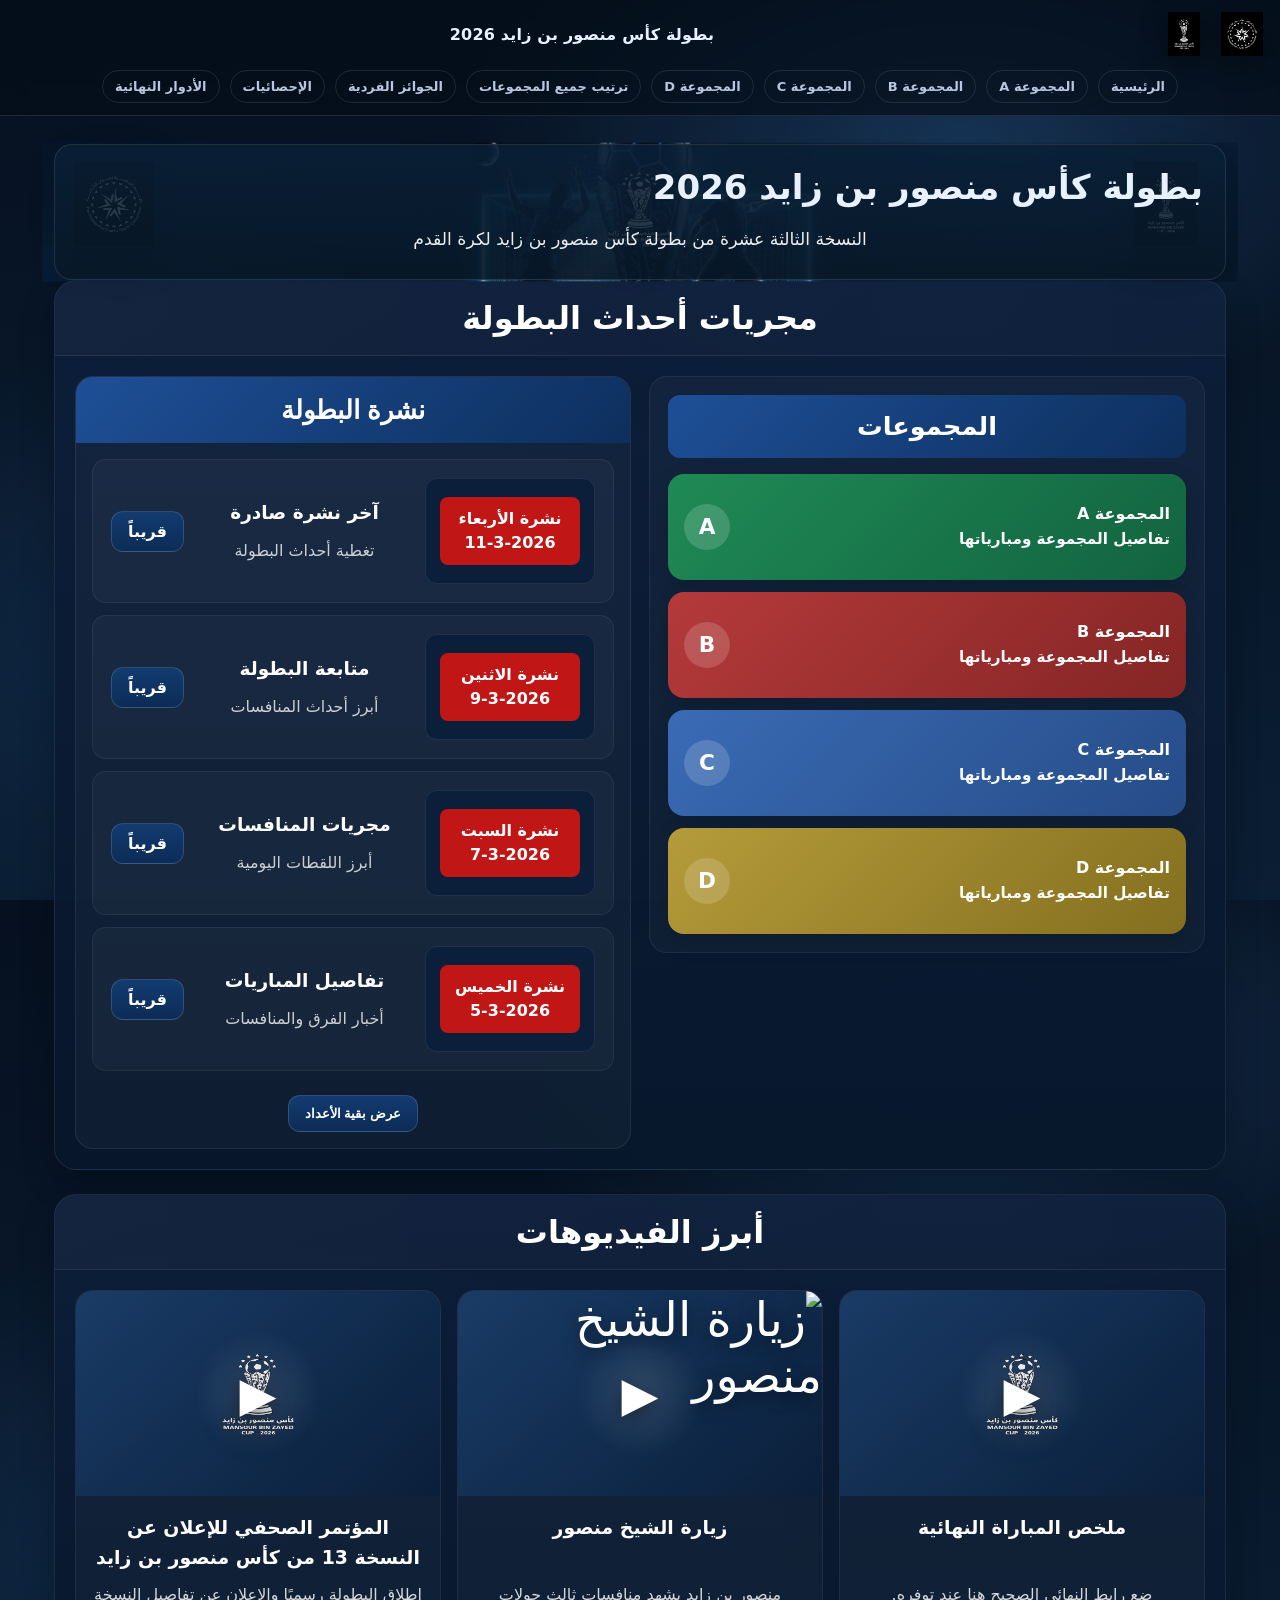
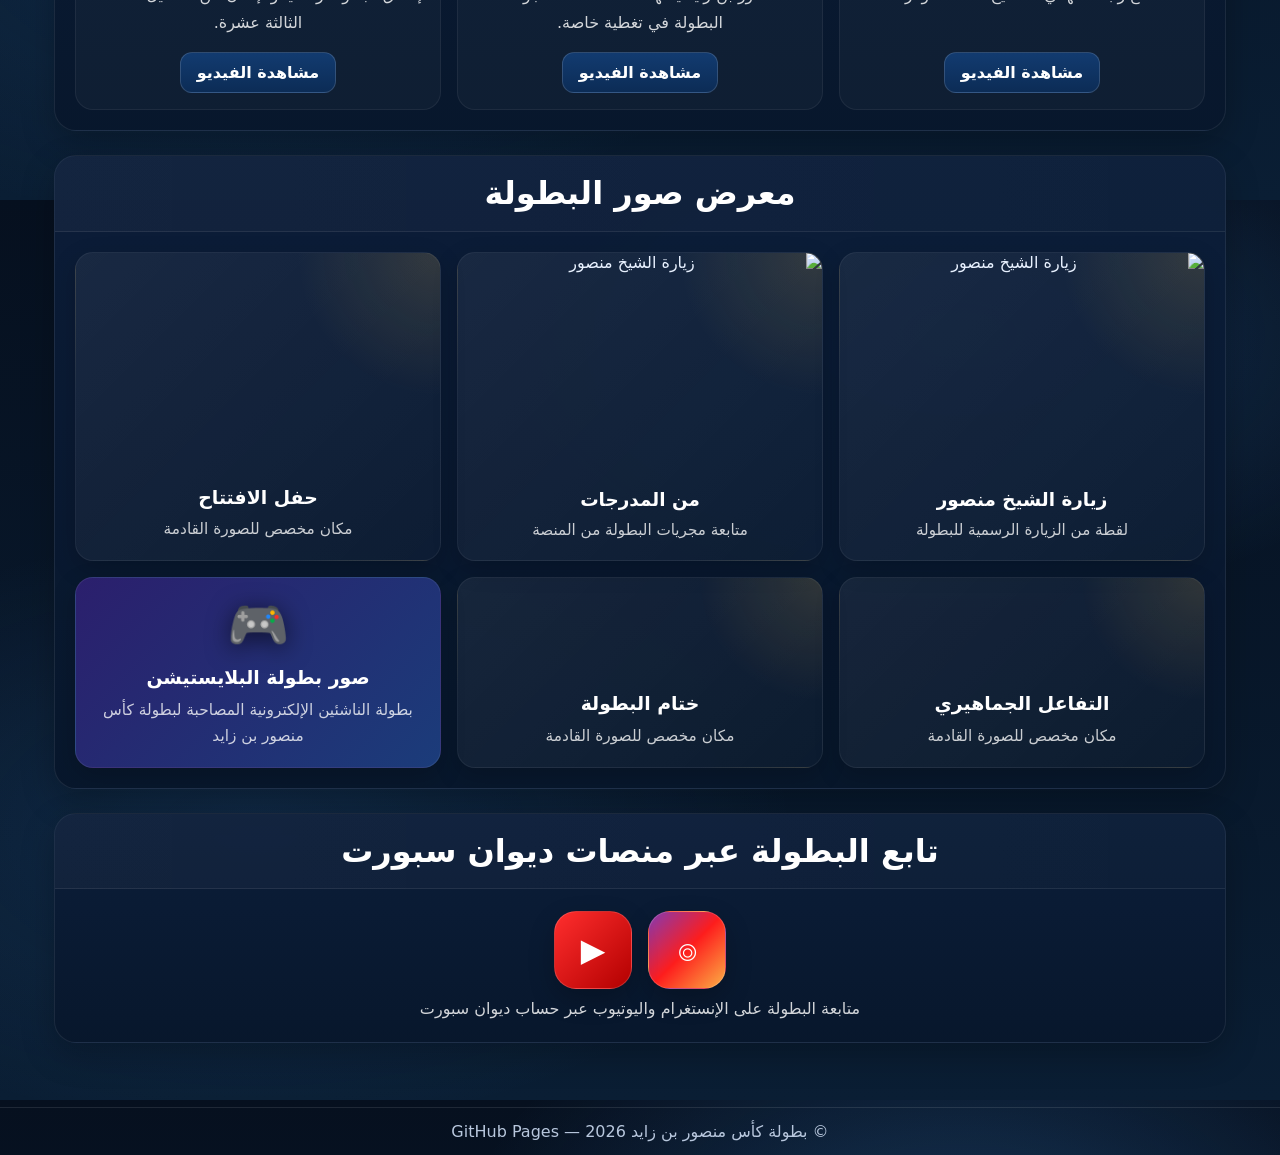
==== index.html @ ac825911 "Update index.html" ====
<!doctype html>
<html lang="ar" dir="rtl">
<head>
  <meta charset="utf-8" />
  <meta name="viewport" content="width=device-width,initial-scale=1" />
  <title>بطولة كأس منصور بن زايد 2026</title>
  <link rel="icon" type="image/png" href="assets/img/logo-tournament.png">
  <link rel="stylesheet" href="assets/css/style.css" />
  <link rel="manifest" href="manifest.webmanifest">
  <meta name="theme-color" content="#0b1f3a">
  <meta name="apple-mobile-web-app-capable" content="yes">
  <meta name="apple-mobile-web-app-status-bar-style" content="default">
  <meta name="apple-mobile-web-app-title" content="كأس منصور">
  <link rel="apple-touch-icon" href="assets/icons/apple-touch-icon.png">

  <style>
    .home-wrap{
      max-width:1200px;
      margin:0 auto;
      padding:18px 14px 40px;
    }

    .section-card{
      background:linear-gradient(180deg, rgba(12,30,58,.96), rgba(8,23,44,.96));
      border:1px solid rgba(255,255,255,.08);
      border-radius:22px;
      box-shadow:0 12px 34px rgba(0,0,0,.24);
      overflow:hidden;
      margin-bottom:24px;
    }

    .section-head{
      display:flex;
      align-items:center;
      justify-content:center;
      padding:18px 22px;
      border-bottom:1px solid rgba(255,255,255,.08);
      background:linear-gradient(90deg, rgba(255,255,255,.03), rgba(255,255,255,.01));
    }

    .section-head h2{
      margin:0;
      font-size:2rem;
      color:#fff;
      text-align:center;
      line-height:1.2;
    }

    .hero-note{
      color:rgba(255,255,255,.92);
      font-size:1.08rem;
      line-height:1.95;
      max-width:850px;
      margin:16px auto 0;
      text-align:center;
    }

    .top-grid{
      display:grid;
      grid-template-columns:1fr 1fr;
      gap:18px;
      padding:20px;
      align-items:start;
    }

    .news-accordion{
      border-radius:18px;
      overflow:hidden;
      border:1px solid rgba(255,255,255,.08);
      background:rgba(255,255,255,.03);
    }

    .news-accordion-header{
      width:100%;
      border:none;
      cursor:default;
      color:#fff;
      background:linear-gradient(135deg,#1e4f97,#0d2f5d);
      padding:18px 20px;
      display:flex;
      align-items:center;
      justify-content:center;
      font-size:1.6rem;
      font-weight:800;
      text-align:center;
    }

    .news-accordion-body{
      display:block;
      padding:16px;
    }

    .news-list{
      display:grid;
      gap:12px;
    }

    .news-row{
      display:grid;
      grid-template-columns:170px 1fr auto;
      gap:12px;
      align-items:center;
      min-height:106px;
      padding:18px;
      border-radius:14px;
      background:rgba(255,255,255,.03);
      border:1px solid rgba(255,255,255,.06);
    }

    .news-cover{
      min-height:106px;
      border-radius:12px;
      background:#0b1f3a;
      border:1px solid rgba(255,255,255,.08);
      display:flex;
      align-items:center;
      justify-content:center;
      padding:14px;
    }

    .news-date-badge{
      background:#c01616;
      color:#fff;
      text-align:center;
      font-weight:800;
      padding:10px 12px;
      border-radius:8px;
      font-size:1rem;
      line-height:1.5;
      width:100%;
    }

    .news-info h3{
      margin:0 0 6px;
      color:#fff;
      font-size:1.16rem;
      line-height:1.8;
      text-align:center;
    }

    .news-info p{
      margin:0;
      color:rgba(255,255,255,.78);
      line-height:1.9;
      font-size:1rem;
      text-align:center;
      min-height:1.2em;
    }

    .btn-home{
      display:inline-flex;
      align-items:center;
      justify-content:center;
      text-decoration:none;
      color:#fff;
      background:linear-gradient(180deg, #123b70, #0c2c56);
      border:1px solid rgba(255,255,255,.15);
      border-radius:12px;
      padding:10px 16px;
      font-weight:700;
      transition:.2s ease;
      white-space:nowrap;
      cursor:pointer;
    }

    .btn-home:hover{
      transform:translateY(-1px);
      filter:brightness(1.08);
    }

    .groups-box{
      padding:18px;
      border-radius:18px;
      background:rgba(255,255,255,.03);
      border:1px solid rgba(255,255,255,.06);
    }

    .groups-box h3{
      margin:0 0 16px;
      padding:16px;
      background:linear-gradient(135deg,#1e4f97,#0d2f5d);
      color:#fff;
      font-size:1.6rem;
      text-align:center;
      border-radius:12px;
      line-height:1.2;
    }

    .group-stack{
      display:grid;
      gap:12px;
    }

    .group-card{
      display:flex;
      align-items:center;
      justify-content:space-between;
      gap:14px;
      min-height:106px;
      border-radius:16px;
      padding:14px 16px;
      color:#fff;
      text-decoration:none;
      font-weight:800;
      box-shadow:0 8px 22px rgba(0,0,0,.16);
      transition:transform .2s ease, filter .2s ease;
    }

    .group-card:hover{
      transform:translateY(-2px);
      filter:brightness(1.04);
    }

    .group-card small{
      display:block;
      font-weight:700;
      font-size:.95rem;
      opacity:.98;
      margin-top:4px;
    }

    .group-card .text-wrap{
      text-align:right;
      line-height:1.4;
    }

    .group-letter{
      width:46px;
      height:46px;
      border-radius:50%;
      display:flex;
      align-items:center;
      justify-content:center;
      font-size:1.35rem;
      font-weight:900;
      background:rgba(255,255,255,.16);
      flex:0 0 46px;
    }

    .ga{ background:linear-gradient(135deg,#1f8a55,#126340); }
    .gb{ background:linear-gradient(135deg,#b53a3a,#842525); }
    .gc{ background:linear-gradient(135deg,#3a6bb5,#264c87); }
    .gd{ background:linear-gradient(135deg,#b59b3a,#836f1f); }

    .videos-grid{
      display:grid;
      grid-template-columns:repeat(3,minmax(0,1fr));
      gap:16px;
      padding:20px;
    }

    .video-card{
      border-radius:18px;
      overflow:hidden;
      background:rgba(255,255,255,.03);
      border:1px solid rgba(255,255,255,.06);
    }

    .video-thumb{
      aspect-ratio:16/9;
      display:flex;
      align-items:center;
      justify-content:center;
      background:
        radial-gradient(circle at center, rgba(255,255,255,.13), transparent 30%),
        linear-gradient(135deg, rgba(39,105,180,.35), rgba(8,30,59,.72));
      color:#fff;
      font-size:3rem;
      text-shadow:0 4px 18px rgba(0,0,0,.45);
      position:relative;
      overflow:hidden;
    }

    .video-thumb img{
      width:120px;
      opacity:.9;
      filter:drop-shadow(0 6px 14px rgba(0,0,0,.35));
      z-index:1;
    }

    .video-thumb::after{
      content:"▶";
      position:absolute;
      inset:0;
      display:flex;
      align-items:center;
      justify-content:center;
      color:#fff;
      font-size:3rem;
      text-shadow:0 4px 18px rgba(0,0,0,.45);
      pointer-events:none;
      z-index:2;
    }

    .video-thumb-photo img{
      width:100%;
      height:100%;
      object-fit:cover;
      opacity:1;
      filter:none;
    }

    .video-body{
      padding:16px;
      text-align:center;
    }

    .video-body h3{
      margin:0 0 8px;
      color:#fff;
      font-size:1.18rem;
      line-height:1.6;
      min-height:3.2em;
    }

    .video-body p{
      margin:0 0 14px;
      color:rgba(255,255,255,.82);
      line-height:1.8;
      min-height:3.6em;
    }

    .gallery-grid{
      display:grid;
      grid-template-columns:repeat(3,minmax(0,1fr));
      gap:16px;
      padding:20px;
    }

    .gallery-card{
      min-height:180px;
      border-radius:18px;
      background:
        linear-gradient(135deg, rgba(255,255,255,.06), rgba(255,255,255,.02)),
        radial-gradient(circle at top right, rgba(215,171,63,.16), transparent 30%);
      border:1px solid rgba(255,255,255,.06);
      display:flex;
      flex-direction:column;
      justify-content:end;
      padding:18px;
      box-shadow:0 8px 24px rgba(0,0,0,.18);
      text-align:center;
    }

    .gallery-card h3{
      margin:0 0 6px;
      color:#fff;
      font-size:1.18rem;
      line-height:1.4;
    }

    .gallery-card p{
      margin:0;
      color:rgba(255,255,255,.78);
      line-height:1.7;
      font-size:.96rem;
    }

    .gallery-photo{
      padding:0;
      overflow:hidden;
    }

    .gallery-photo img{
      width:100%;
      height:220px;
      object-fit:cover;
      display:block;
    }

    .gallery-caption{
      padding:14px 16px 16px;
      text-align:center;
    }

    .gallery-caption h3{
      margin:0 0 6px;
      color:#fff;
      font-size:1.15rem;
    }

    .gallery-caption p{
      margin:0;
      color:rgba(255,255,255,.78);
      line-height:1.7;
      font-size:.95rem;
    }

    .playstation-card{
      background:linear-gradient(135deg,#2b1f6d,#1b3c7a);
      border:1px solid rgba(255,255,255,.08);
      display:flex;
      flex-direction:column;
      align-items:center;
      justify-content:center;
      text-align:center;
    }

    .ps-icon{
      font-size:50px;
      margin-bottom:10px;
      filter:drop-shadow(0 4px 12px rgba(0,0,0,.6));
    }

    .social-wrap{
      display:flex;
      justify-content:center;
      align-items:center;
      gap:16px;
      flex-wrap:wrap;
      padding:22px 20px 10px;
    }

    .social-icon-link{
      width:78px;
      height:78px;
      border-radius:22px;
      display:inline-flex;
      align-items:center;
      justify-content:center;
      text-decoration:none;
      color:#fff;
      font-size:2rem;
      border:1px solid rgba(255,255,255,.16);
      box-shadow:0 10px 26px rgba(0,0,0,.22);
      transition:.2s ease;
    }

    .social-icon-link:hover{
      transform:translateY(-2px) scale(1.04);
      filter:brightness(1.06);
    }

    .insta{
      background:linear-gradient(135deg, #833ab4, #fd1d1d, #fcb045);
    }

    .youtube{
      background:linear-gradient(135deg, #ff2e2e, #b30000);
    }

    .social-note{
      text-align:center;
      color:rgba(255,255,255,.82);
      padding:0 20px 24px;
      font-size:1rem;
    }

    @media (max-width: 900px){
      .top-grid{
        grid-template-columns:1fr;
      }

      .top-grid > .groups-box{
        order:1;
      }

      .top-grid > .news-accordion{
        order:2;
      }

      .videos-grid,
      .gallery-grid{
        grid-template-columns:1fr;
      }

      .section-head h2,
      .groups-box h3{
        font-size:1.65rem;
      }

      .news-accordion-header{
        font-size:1.45rem;
      }

      .news-row{
        grid-template-columns:1fr;
      }

      .news-cover{
        min-height:180px;
      }

      .video-body h3,
      .video-body p{
        min-height:auto;
      }

      .hero-note{
        font-size:1rem;
      }
    }
  </style>
</head>

<body>
<header class="topbar">
  <div class="topbar-logos">
    <img class="logo" src="assets/img/logo-committee-white.png" alt="شعار اللجنة" />
  </div>
  <div class="brand">
    <div class="brand-title">بطولة كأس منصور بن زايد 2026</div>
  </div>
  <div class="topbar-logos">
    <img class="logo" src="assets/img/logo-cup-white.png" alt="شعار البطولة" />
  </div>
  <nav class="nav">
    <a class="nav-link" href="index.html">الرئيسية</a>
    <a class="nav-link" href="group.html?g=A">المجموعة A</a>
    <a class="nav-link" href="group.html?g=B">المجموعة B</a>
    <a class="nav-link" href="group.html?g=C">المجموعة C</a>
    <a class="nav-link" href="group.html?g=D">المجموعة D</a>
    <a class="nav-link" href="groups_all.html">ترتيب جميع المجموعات</a>
    <a class="nav-link" href="awards.html">الجوائز الفردية</a>
    <a class="nav-link" href="stats.html">الإحصائيات</a>
    <a class="nav-link" href="knockout.html">الأدوار النهائية</a>
  </nav>
</header>

<main class="home-wrap">
  <section class="hero" aria-label="صورة البطولة">
    <img class="hero-bg" src="assets/img/bg-hero.jpg" alt="" />
    <img class="hero-logo hero-logo-left" src="assets/img/logo-committee-white.png" alt="" />
    <img class="hero-logo hero-logo-center" src="assets/img/logo-tournament.png" alt="شعار البطولة" />
    <img class="hero-logo hero-logo-right" src="assets/img/logo-cup-white.png" alt="" />
    <div class="hero-card">
      <h1>بطولة كأس منصور بن زايد 2026</h1>
      <p class="hero-note">
        النسخة الثالثة عشرة من بطولة كأس منصور بن زايد لكرة القدم
      </p>
    </div>
  </section>

  <section class="section-card">
    <div class="section-head">
      <h2>مجريات أحداث البطولة</h2>
    </div>

    <div class="top-grid">
      <div class="groups-box">
        <h3>المجموعات</h3>
        <div class="group-stack">
          <a class="group-card ga" href="group.html?g=A">
            <div class="text-wrap">
              المجموعة A
              <small>تفاصيل المجموعة ومبارياتها</small>
            </div>
            <div class="group-letter">A</div>
          </a>

          <a class="group-card gb" href="group.html?g=B">
            <div class="text-wrap">
              المجموعة B
              <small>تفاصيل المجموعة ومبارياتها</small>
            </div>
            <div class="group-letter">B</div>
          </a>

          <a class="group-card gc" href="group.html?g=C">
            <div class="text-wrap">
              المجموعة C
              <small>تفاصيل المجموعة ومبارياتها</small>
            </div>
            <div class="group-letter">C</div>
          </a>

          <a class="group-card gd" href="group.html?g=D">
            <div class="text-wrap">
              المجموعة D
              <small>تفاصيل المجموعة ومبارياتها</small>
            </div>
            <div class="group-letter">D</div>
          </a>
        </div>
      </div>

      <div class="news-accordion">
        <button class="news-accordion-header" type="button">
          نشرة البطولة
        </button>

        <div class="news-accordion-body" id="newsBody">
          <div class="news-list">

            <div class="news-row">
              <div class="news-cover">
                <div class="news-date-badge">نشرة الأربعاء 2026-3-11</div>
              </div>
              <div class="news-info">
                <h3>آخر نشرة صادرة</h3>
                <p>تغطية أحداث البطولة</p>
              </div>
              <div class="btn-home">قريباً</div>
            </div>

            <div class="news-row">
              <div class="news-cover">
                <div class="news-date-badge">نشرة الاثنين 2026-3-9</div>
              </div>
              <div class="news-info">
                <h3>متابعة البطولة</h3>
                <p>أبرز أحداث المنافسات</p>
              </div>
              <div class="btn-home">قريباً</div>
            </div>

            <div class="news-row">
              <div class="news-cover">
                <div class="news-date-badge">نشرة السبت 2026-3-7</div>
              </div>
              <div class="news-info">
                <h3>مجريات المنافسات</h3>
                <p>أبرز اللقطات اليومية</p>
              </div>
              <div class="btn-home">قريباً</div>
            </div>

            <div class="news-row">
              <div class="news-cover">
                <div class="news-date-badge">نشرة الخميس 2026-3-5</div>
              </div>
              <div class="news-info">
                <h3>تفاصيل المباريات</h3>
                <p>أخبار الفرق والمنافسات</p>
              </div>
              <div class="btn-home">قريباً</div>
            </div>

            <div id="moreIssues" style="display:none;">

              <div class="news-row">
                <div class="news-cover">
                    <div class="news-date-badge">نشرة الأربعاء 2026-3-4</div>
                </div>
                <div class="news-info">
                  <h3>عدد الأربعاء 4 مارس</h3>
                  <p>أرشيف النشرات</p>
                </div>
                <div class="btn-home">قريباً</div>
              </div>

              <div class="news-row">
                <div class="news-cover">
                    <div class="news-date-badge">نشرة الثلاثاء 2026-3-3</div>
                </div>
                <div class="news-info">
                  <h3>عدد الثلاثاء 3 مارس</h3>
                  <p>أرشيف النشرات</p>
                </div>
                <div class="btn-home">قريباً</div>
              </div>

              <div class="news-row">
                <div class="news-cover">
                    <div class="news-date-badge">نشرة الاثنين 2026-3-2</div>
                </div>
                <div class="news-info">
                  <h3>عدد الاثنين 2 مارس</h3>
                  <p>أرشيف النشرات</p>
                </div>
                <div class="btn-home">قريباً</div>
              </div>

              <div class="news-row">
                <div class="news-cover">
                    <div class="news-date-badge">نشرة السبت 2026-2-28</div>
                </div>
                <div class="news-info">
                  <h3>عدد السبت 28 فبراير</h3>
                  <p>أرشيف النشرات</p>
                </div>
                <div class="btn-home">قريباً</div>
              </div>

              <div class="news-row">
                <div class="news-cover">
                    <div class="news-date-badge">نشرة الجمعة 2026-2-27</div>
                </div>
                <div class="news-info">
                  <h3>عدد الجمعة 27 فبراير</h3>
                  <p>أرشيف النشرات</p>
                </div>
                <div class="btn-home">قريباً</div>
              </div>

              <div class="news-row">
                <div class="news-cover">
                    <div class="news-date-badge">نشرة الخميس 2026-2-26</div>
                </div>
                <div class="news-info">
                  <h3>عدد الخميس 26 فبراير</h3>
                  <p>أرشيف النشرات</p>
                </div>
                <div class="btn-home">قريباً</div>
              </div>

              <div class="news-row">
                <div class="news-cover">
                    <div class="news-date-badge">نشرة الأربعاء 2026-2-25</div>
                </div>
                <div class="news-info">
                  <h3>عدد الأربعاء 25 فبراير</h3>
                  <p>أرشيف النشرات</p>
                </div>
                <div class="btn-home">قريباً</div>
              </div>

              <div class="news-row">
                <div class="news-cover">
                    <div class="news-date-badge">نشرة الثلاثاء 2026-2-24</div>
                </div>
                <div class="news-info">
                  <h3>عدد الثلاثاء 24 فبراير</h3>
                  <p>أرشيف النشرات</p>
                </div>
                <div class="btn-home">قريباً</div>
              </div>

              <div class="news-row">
                <div class="news-cover">
                    <div class="news-date-badge">نشرة السبت 2026-2-21</div>
                </div>
                <div class="news-info">
                  <h3>عدد السبت 21 فبراير</h3>
                  <p>أرشيف النشرات</p>
                </div>
                <div class="btn-home">قريباً</div>
              </div>

              <div class="news-row">
                <div class="news-cover">
                    <div class="news-date-badge">نشرة الجمعة 2026-2-20</div>
                </div>
                <div class="news-info">
                  <h3>عدد الجمعة 20 فبراير</h3>
                  <p>أرشيف النشرات</p>
                </div>
                <div class="btn-home">قريباً</div>
              </div>

            </div>

            <div style="text-align:center; margin-top:12px;">
              <button class="btn-home" type="button" onclick="toggleMoreIssues()">
                عرض بقية الأعداد
              </button>
            </div>

          </div>
        </div>
      </div>
    </div>
  </section>

  <section class="section-card">
    <div class="section-head">
      <h2>أبرز الفيديوهات</h2>
    </div>

    <div class="videos-grid">
      <article class="video-card">
        <div class="video-thumb">
          <img src="assets/img/logo-tournament.png" alt="شعار البطولة">
        </div>
        <div class="video-body">
          <h3>ملخص المباراة النهائية</h3>
          <p>ضع رابط النهائي الصحيح هنا عند توفره.</p>
          <a class="btn-home" href="#" onclick="return false;">مشاهدة الفيديو</a>
        </div>
      </article>

      <article class="video-card">
        <div class="video-thumb video-thumb-photo">
          <img src="assets/img/sheikh-visit-1.jpg" alt="زيارة الشيخ منصور">
        </div>
        <div class="video-body">
          <h3>زيارة الشيخ منصور</h3>
          <p>منصور بن زايد يشهد منافسات ثالث جولات البطولة في تغطية خاصة.</p>
          <a class="btn-home" href="https://youtu.be/1fD9tHCz48s?si=k6msmYE9QtIzf41o" target="_blank" rel="noopener">مشاهدة الفيديو</a>
        </div>
      </article>

      <article class="video-card">
        <div class="video-thumb">
          <img src="assets/img/logo-tournament.png" alt="شعار البطولة">
        </div>
        <div class="video-body">
          <h3>المؤتمر الصحفي للإعلان عن النسخة 13 من كأس منصور بن زايد</h3>
          <p>إطلاق البطولة رسميًا والإعلان عن تفاصيل النسخة الثالثة عشرة.</p>
          <a class="btn-home" href="https://youtu.be/AZ3hvX2xNes?si=El0N1BoIzGRKLskm" target="_blank" rel="noopener">مشاهدة الفيديو</a>
        </div>
      </article>
    </div>
  </section>

  <section class="section-card">
    <div class="section-head">
      <h2>معرض صور البطولة</h2>
    </div>

    <div class="gallery-grid">
      <div class="gallery-card gallery-photo">
        <img src="assets/img/sheikh-visit-1.jpg" alt="زيارة الشيخ منصور">
        <div class="gallery-caption">
          <h3>زيارة الشيخ منصور</h3>
          <p>لقطة من الزيارة الرسمية للبطولة</p>
        </div>
      </div>

      <div class="gallery-card gallery-photo">
        <img src="assets/img/sheikh-visit-2.jpg" alt="زيارة الشيخ منصور">
        <div class="gallery-caption">
          <h3>من المدرجات</h3>
          <p>متابعة مجريات البطولة من المنصة</p>
        </div>
      </div>

      <div class="gallery-card">
        <h3>حفل الافتتاح</h3>
        <p>مكان مخصص للصورة القادمة</p>
      </div>

      <div class="gallery-card">
        <h3>التفاعل الجماهيري</h3>
        <p>مكان مخصص للصورة القادمة</p>
      </div>

      <div class="gallery-card">
        <h3>ختام البطولة</h3>
        <p>مكان مخصص للصورة القادمة</p>
      </div>

      <div class="gallery-card playstation-card">
        <div class="ps-icon">🎮</div>
        <h3>صور بطولة البلايستيشن</h3>
        <p>بطولة الناشئين الإلكترونية المصاحبة لبطولة كأس منصور بن زايد</p>
      </div>
    </div>
  </section>

  <section class="section-card">
    <div class="section-head">
      <h2>تابع البطولة عبر منصات ديوان سبورت</h2>
    </div>

    <div class="social-wrap">
      <a class="social-icon-link insta" href="https://www.instagram.com/diwan_sports_uae?igsh=MXVsN3ZvYmQycTY4aQ==" target="_blank" rel="noopener" aria-label="Instagram">⌾</a>
      <a class="social-icon-link youtube" href="https://youtube.com/@diwansports?si=8bpMInOo8_YiW5Le" target="_blank" rel="noopener" aria-label="YouTube">▶</a>
    </div>

    <div class="social-note">
      متابعة البطولة على الإنستغرام واليوتيوب عبر حساب ديوان سبورت
    </div>
  </section>
</main>

<footer class="footer">
  © بطولة كأس منصور بن زايد 2026 — GitHub Pages
</footer>

<script>
  function toggleMoreIssues(){
    const box = document.getElementById("moreIssues");
    if(!box) return;
    box.style.display = (box.style.display === "none" || box.style.display === "") ? "block" : "none";
  }

  if ("serviceWorker" in navigator) {
    window.addEventListener("load", function () {
      navigator.serviceWorker.register("service-worker.js")
        .then(function () { console.log("PWA ready"); })
        .catch(function (err) { console.error("SW registration failed:", err); });
    });
  }
</script>
</body>
</html>
---- assets/css/style.css ----
/* Minimal, robust, RTL-friendly styling */
:root{
  --bg1:#06101f;
  --bg2:#0a1e34;
  --card:#0b223a;
  --card2:#0a1b2f;
  --line:rgba(255,255,255,.10);
  --text:#e8f1ff;
  --muted:#b8c7dd;
  --accent:#4aa3ff;
}
*{box-sizing:border-box}
html,body{height:100%}
body{
  margin:0;
  font-family: system-ui, -apple-system, "Segoe UI", Tahoma, Arial, sans-serif;
  background: radial-gradient(900px 500px at 75% 15%, rgba(74,163,255,.22), transparent 55%),
              radial-gradient(900px 500px at 20% 70%, rgba(74,163,255,.12), transparent 60%),
              linear-gradient(180deg,var(--bg1),var(--bg2));
  color:var(--text);
}
a{color:inherit;text-decoration:none}
code{background:rgba(255,255,255,.08); padding:.12rem .35rem; border-radius:.35rem}
.container{width:min(1100px, 92vw); margin:22px auto 34px}
.topbar{
  position:sticky; top:0; z-index:10;
  backdrop-filter: blur(10px);
  background: rgba(5,14,26,.72);
  border-bottom:1px solid var(--line);
  padding:12px 16px;
  display:flex; align-items:center; justify-content:space-between; gap:14px;
}

.topbar-logos{
  display:flex;
  align-items:center;
  gap:10px;
  flex:0 0 auto;
}

.logo{
  width:44px;
  height:44px;
  object-fit:contain;
  filter: drop-shadow(0 6px 16px rgba(0,0,0,.45));
  opacity:.95;
}

.hero{ position:relative; }
.hero-bg{
  position:absolute;
  inset:0;
  width:100%;
  height:100%;
  object-fit:cover;
  opacity:.55;
  transform: scale(1.02);
}
.hero-logo{
  position:absolute;
  top:18px;
  width:84px;
  height:84px;
  object-fit:contain;
  filter: drop-shadow(0 8px 22px rgba(0,0,0,.55));
  opacity:.98;
  z-index:2;
}
.hero-logo-left{ left:18px; }
.hero-logo-right{ right:18px; }

.hero-card{ position:relative; z-index:3; }

@media (max-width: 720px){
  .logo{ width:34px; height:34px; }
  .hero-logo{ width:60px; height:60px; top:12px; }
  .hero-logo-left{ left:12px; }
  .hero-logo-right{ right:12px; }
}
.brand-title{font-weight:800; letter-spacing:.2px}
.brand-sub{font-size:12px; color:var(--muted); margin-top:2px}
.nav{display:flex; gap:10px; flex-wrap:wrap}
.nav-link{
  padding:8px 12px; border:1px solid var(--line); border-radius:999px;
  color:var(--muted); font-weight:700; font-size:13px;
}
.nav-link.active, .nav-link:hover{color:var(--text); border-color:rgba(74,163,255,.45); background:rgba(74,163,255,.10)}
.hero{margin-top:10px}
.hero-card{
  background: linear-gradient(180deg, rgba(10,32,55,.88), rgba(8,24,40,.88));
  border:1px solid var(--line);
  border-radius:18px;
  padding:22px;
}
.hero-card h1{margin:0 0 10px; font-size:34px}
.btn-row{display:flex; gap:10px; flex-wrap:wrap; margin-top:14px}
.btn{
  background:rgba(74,163,255,.14);
  border:1px solid rgba(74,163,255,.35);
  padding:10px 14px;
  border-radius:12px;
  font-weight:800;
}
.btn:hover{background:rgba(74,163,255,.22)}
.card{
  margin-top:16px;
  background: linear-gradient(180deg, rgba(11,34,58,.92), rgba(10,27,47,.92));
  border:1px solid var(--line);
  border-radius:18px;
  overflow:hidden;
}
.card-h{
  padding:14px 16px;
  border-bottom:1px solid var(--line);
  display:flex; align-items:center; justify-content:space-between; gap:12px;
}
.card-h h2{margin:0; font-size:18px}
.card-b{padding:14px 16px}
.badge{
  min-width:34px; text-align:center;
  padding:6px 10px;
  border-radius:999px;
  border:1px solid rgba(255,255,255,.12);
  color:var(--muted);
  font-weight:900; font-size:12px;
}
.table-wrap{overflow:auto}
.table{
  width:100%;
  border-collapse:collapse;
  min-width:780px;
}
.table th,.table td{
  border-bottom:1px solid var(--line);
  padding:10px 10px;
  text-align:right;
  white-space:nowrap;
  font-size:14px;
}
.table th{color:var(--muted); font-weight:900; font-size:13px}
.muted{color:var(--muted)}
.small{font-size:12px}
.note{
  margin-top:10px;
  padding:10px 12px;
  border-radius:12px;
  border:1px solid rgba(255,80,80,.35);
  background: rgba(255,80,80,.10);
  color:#ffd7d7;
}
.hidden{display:none}
.round{
  border:1px solid var(--line);
  border-radius:14px;
  padding:12px;
  margin-bottom:12px;
}
.round-title{font-weight:900; margin:0 0 10px}
.match-row{
  display:grid;
  grid-template-columns: 80px 110px 1fr 110px 1fr 90px;
  gap:8px;
  align-items:center;
  padding:10px;
  border-radius:12px;
  border:1px solid rgba(255,255,255,.08);
  background: rgba(255,255,255,.04);
  margin-bottom:8px;
}
.match-row .score{font-weight:900; text-align:center}
.match-row .pill{
  justify-self:start;
  padding:6px 10px;
  border-radius:999px;
  border:1px solid rgba(74,163,255,.35);
  background: rgba(74,163,255,.10);
  font-weight:900;
  font-size:12px;
}
.match-row .dim{color:var(--muted); font-size:12px}
.match-row a{color:var(--accent); font-weight:900}
.grid2{
  display:grid;
  grid-template-columns: repeat(2, minmax(0,1fr));
  gap:12px;
}
.kv{border:1px solid rgba(255,255,255,.08); background:rgba(255,255,255,.04); border-radius:14px; padding:12px}
.kv .k{color:var(--muted); font-size:12px; font-weight:900}
.kv .v{margin-top:6px; font-weight:800}
.sep{border:none; border-top:1px solid var(--line); margin:16px 0}
.scoreline{
  font-size:22px;
  font-weight:1000;
  text-align:center;
  padding:10px;
  border-radius:14px;
  border:1px solid rgba(255,255,255,.08);
  background:rgba(255,255,255,.04);
}
.goals{display:grid; grid-template-columns: repeat(2, minmax(0,1fr)); gap:12px; margin-top:12px}
.goals-col{border:1px solid rgba(255,255,255,.08); background:rgba(255,255,255,.04); border-radius:14px; padding:12px}
.goals-col h3{margin:0 0 8px; font-size:14px}
.goals-col ul{margin:0; padding:0 18px}
.footer{
  border-top:1px solid var(--line);
  color:var(--muted);
  padding:14px 16px;
  text-align:center;
}
@media (max-width: 820px){
  .hero-card h1{font-size:26px}
  .grid2{grid-template-columns:1fr}
  .match-row{grid-template-columns: 70px 92px 1fr 90px 1fr 80px}
}


/* ===== Mobile-first refinements (phone friendly) ===== */
@media (max-width: 760px){
  .container{padding:12px;}
  .topbar{padding:10px 12px; gap:10px; flex-wrap:wrap;}
  .topbar-logos{order:1; gap:8px;}
  .topbar-logos .logo{width:34px; height:auto;}
  .brand{order:2; width:calc(100% - 100px);}
  .brand-title{font-size:16px; line-height:1.25;}
  .brand-sub{font-size:12px; opacity:.9;}
  .nav{order:3; width:100%; overflow-x:auto; white-space:nowrap; -webkit-overflow-scrolling:touch; justify-content:flex-start; padding:6px 0; gap:6px;}
  .nav::-webkit-scrollbar{height:6px;}
  .nav-link{display:inline-block; padding:8px 10px; font-size:13px; border-radius:999px;}
  .hero{padding:14px;}
  .hero h1{font-size:28px;}
  .hero p{font-size:14px; line-height:1.7;}
  .kpis{grid-template-columns:repeat(2,1fr); gap:10px;}
  .kpi{padding:10px;}
  .kpi b{font-size:22px;}
  .card{border-radius:16px;}
  .card-h{padding:10px 12px;}
  .card-b{padding:10px 12px;}
  .table-wrap{overflow-x:auto; -webkit-overflow-scrolling:touch;}
  table{min-width:720px;}
  th,td{font-size:13px; padding:10px 10px;}
  .btn-row{flex-direction:column; gap:10px;}
  .btn{width:100%; justify-content:center;}
  .footer{padding:14px 12px; font-size:12px;}
}

/* Extra small phones */
@media (max-width: 420px){
  .brand{width:100%;}
  .brand-title{font-size:15px;}
  .hero h1{font-size:24px;}
  table{min-width:680px;}
}


/* ===== Mobile fixes (group details, header, logos) ===== */
@media (max-width: 720px){
  header.topbar{
    flex-wrap: wrap;
    gap: 10px;
    padding: 10px 12px;
  }
  header.topbar .topbar-logos{
    flex: 0 0 auto;
  }
  header.topbar img.logo{
    height: 34px;
    width: auto;
    opacity: 1;
    filter: none;
  }
  header.topbar .brand{
    flex: 1 1 100%;
    order: 2;
    text-align: center;
    margin: 0;
  }
  header.topbar .brand-title,
  header.topbar .brand-sub{
    text-align: center;
    width: 100%;
  }
  header.topbar .nav{
    order: 3;
    width: 100%;
    justify-content: center;
    overflow-x: auto;
    -webkit-overflow-scrolling: touch;
    padding-bottom: 6px;
  }
  header.topbar .nav::-webkit-scrollbar{height:6px}
  header.topbar .nav-link{white-space: nowrap}
}

/* Make 'تفاصيل' always visible on mobile in recent matches table */
@media (max-width: 720px){
  .table-wrap{overflow-x:auto;-webkit-overflow-scrolling:touch}
  .table{min-width: 760px;}
  .table td:last-child a,
  .table td:last-child .link{
    display:inline-block;
    padding:8px 12px;
    border-radius: 12px;
    background: rgba(26,120,255,.22);
    border: 1px solid rgba(26,120,255,.35);
    color: #eaf3ff;
    font-weight: 800;
  }
}

/* Group page: match rows become stacked cards so the details button doesn't disappear */
@media (max-width: 640px){
  .match-row{
    grid-template-columns: 1fr;
    gap: 10px;
    padding: 12px;
  }
  .match-row > div:nth-child(1){
    justify-self: center;
    margin-bottom: 2px;
  }
  .match-row > div:nth-child(2){
    display: none; /* hide code inside row (already shown on badge) */
  }
  .match-row > div:nth-child(3),
  .match-row > div:nth-child(5){
    text-align: center;
    font-weight: 800;
    font-size: 16px;
    line-height: 1.5;
  }
  .match-row > div:nth-child(4){
    text-align: center;
    font-size: 26px;
    font-weight: 900;
    letter-spacing: .5px;
    padding: 6px 0;
  }
  .match-row > div:nth-child(6){
    text-align: center;
  }
  .match-row > div:nth-child(6) a,
  .match-row > div:nth-child(6) .link{
    display: block;
    width: 100%;
    padding: 12px 14px;
    border-radius: 16px;
    background: rgba(26,120,255,.20);
    border: 1px solid rgba(26,120,255,.35);
    color: #eaf3ff;
    font-weight: 900;
  }
  .match-row > div:nth-child(7){
    margin-top: 2px;
    font-size: 13px;
    line-height: 1.9;
    opacity: .95;
  }
}

/* Hero logos on mobile: keep them visible */
@media (max-width: 640px){
  .hero-logo{
    opacity: 1;
    filter: none;
  }
  .hero-logo-left{left: 10px;}
  .hero-logo-right{right: 10px;}
  .hero-card h1{ text-align:center;}
  .hero-card .muted{ text-align:center;}
}


/* ===== Group color accents ===== */
:root{
  --ga:#ffffff;         /* Group A: white */
  --gb:#d6b35f;         /* Group B: gold */
  --gc:#0b0f16;         /* Group C: dark black */
  --gd:#6d1a1a;         /* Group D: dark red */
}

/* Hero centered tournament logo */
.hero-logo-center{
  left:50%;
  transform: translateX(-50%);
  width:110px;
  height:110px;
  top:10px;
  background: transparent;
}

/* Center nav and keep mobile layout */
.topbar{
  flex-wrap:wrap;
  justify-content:center;
  text-align:center;
}
.topbar .brand{flex: 1 1 280px; order:1; text-align:center}
.topbar .nav{flex: 1 1 100%; order:2; justify-content:center}
.topbar .topbar-logos{order:0}

@media (max-width: 720px){
  .hero-logo-center{ width:78px; height:78px; top:8px; }
  .topbar{gap:10px}
}

/* Group buttons */
.btn-ga{ border-color: rgba(255,255,255,.45); background: rgba(255,255,255,.10); }
.btn-gb{ border-color: rgba(214,179,95,.55); background: rgba(214,179,95,.10); }
.btn-gc{ border-color: rgba(0,0,0,.35); background: rgba(0,0,0,.18); }
.btn-gd{ border-color: rgba(109,26,26,.55); background: rgba(109,26,26,.16); }

/* Group page accent bar */
body[data-group="A"] .card-h{ border-bottom-color: rgba(255,255,255,.25); }
body[data-group="B"] .card-h{ border-bottom-color: rgba(214,179,95,.35); }
body[data-group="C"] .card-h{ border-bottom-color: rgba(0,0,0,.30); }
body[data-group="D"] .card-h{ border-bottom-color: rgba(109,26,26,.35); }

/* Remove old technical note blocks on hero */
.hero-desc{ font-size:15px; line-height:1.8; }


/* Awards */
.aw-grid{display:grid;grid-template-columns:repeat(2,minmax(0,1fr));gap:14px;margin-top:12px}
@media (max-width: 900px){.aw-grid{grid-template-columns:1fr}}
.award{background:rgba(255,255,255,0.03);border:1px solid rgba(255,255,255,0.06);border-radius:18px;padding:16px}
.award-h{font-size:14px;opacity:.9;margin-bottom:8px}
.award-m{font-size:22px;font-weight:800;letter-spacing:.2px}
.award-s{margin-top:6px;font-size:13px;opacity:.8}
.muted{opacity:.75;font-size:13px}


/* --- Added pages: groups_all + awards --- */
.grid-2{
  display:grid;
  grid-template-columns: 1fr 1fr;
  gap:16px;
}
@media (max-width: 900px){
  .grid-2{ grid-template-columns:1fr; }
}
.page-head{ margin: 18px 0; display:flex; align-items:center; justify-content:space-between; gap:12px; flex-wrap:wrap; }
.page-title{ margin:0; font-size:22px; }
.alert{
  padding:10px 12px;
  border-radius:12px;
  border:1px solid rgba(255,255,255,.12);
  background: rgba(180, 30, 30, .22);
  color:#fff;
  font-size:14px;
}
.hidden{ display:none !important; }
.hint{
  margin-top:16px;
  font-size:13px;
  opacity:.85;
}
.award-card .award-head{
  font-size:18px;
  font-weight:700;
  margin-bottom:10px;
}
.award-card .award-body{
  padding:6px 0 2px 0;
}
.award-card .award-name{
  font-size:22px;
  font-weight:800;
}
.award-card .award-sub{
  margin-top:6px;
  font-size:14px;
  opacity:.9;
}
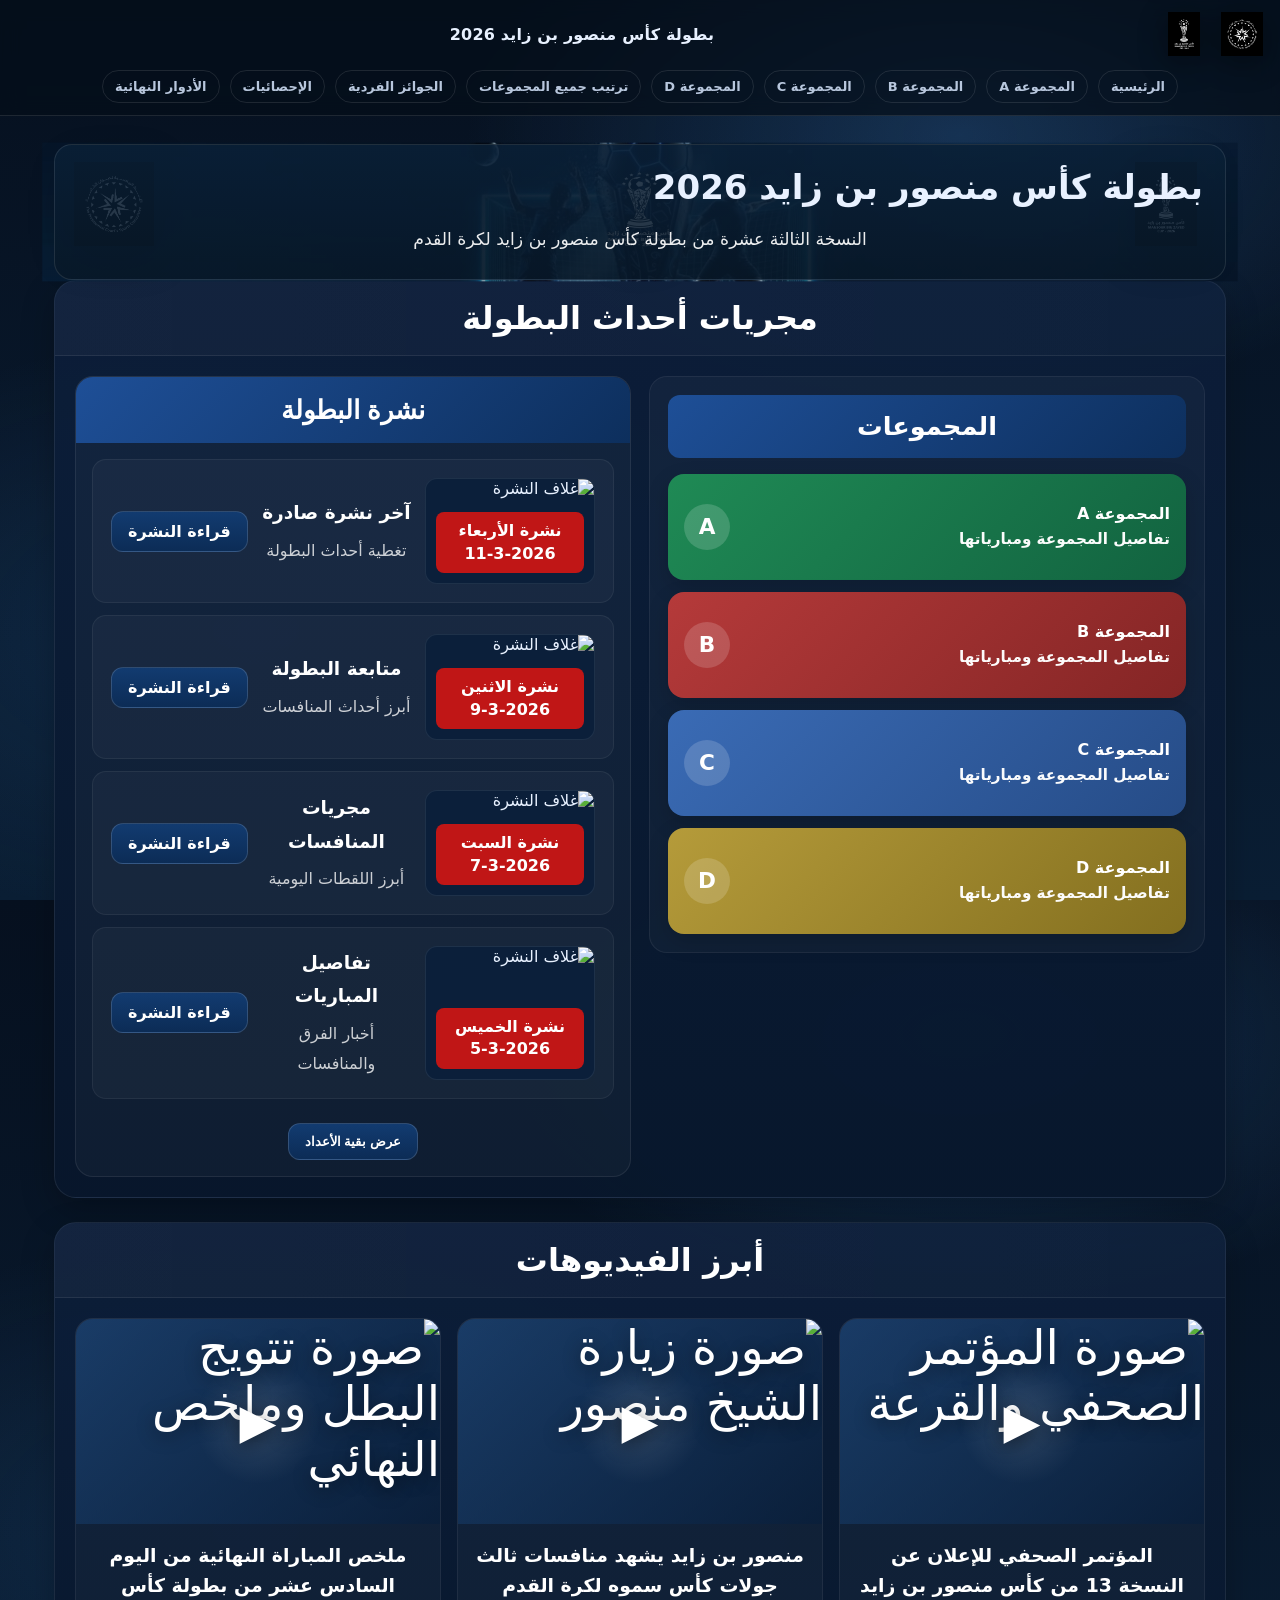
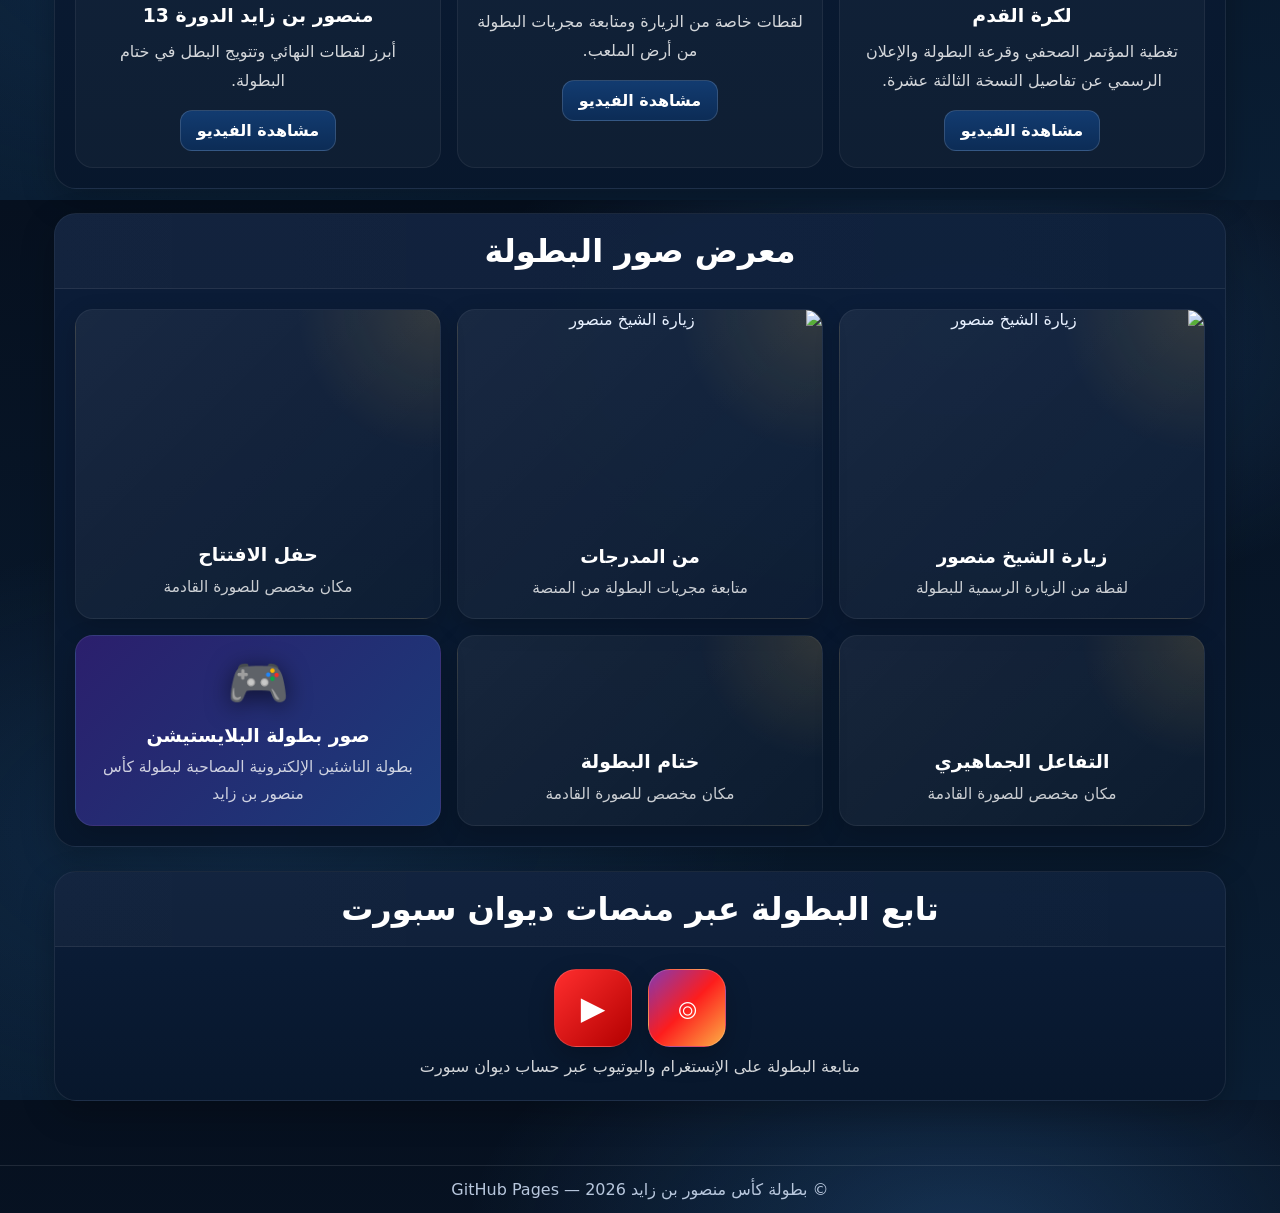
==== commit aa394f86: "Update index.html" ====
--- a/index.html
+++ b/index.html
@@ -108,26 +108,35 @@
     }
 
     .news-cover{
+      position:relative;
+      height:100%;
       min-height:106px;
       border-radius:12px;
+      overflow:hidden;
       background:#0b1f3a;
       border:1px solid rgba(255,255,255,.08);
-      display:flex;
-      align-items:center;
-      justify-content:center;
-      padding:14px;
+    }
+
+    .news-cover img{
+      width:100%;
+      height:100%;
+      object-fit:cover;
+      display:block;
     }
 
     .news-date-badge{
+      position:absolute;
+      bottom:10px;
+      right:10px;
+      left:10px;
       background:#c01616;
       color:#fff;
       text-align:center;
       font-weight:800;
-      padding:10px 12px;
+      padding:8px 10px;
       border-radius:8px;
       font-size:1rem;
-      line-height:1.5;
-      width:100%;
+      line-height:1.4;
     }
 
     .news-info h3{
@@ -584,158 +593,172 @@
 
             <div class="news-row">
               <div class="news-cover">
+                <img src="assets/img/news-cover.jpg" alt="غلاف النشرة">
                 <div class="news-date-badge">نشرة الأربعاء 2026-3-11</div>
               </div>
               <div class="news-info">
                 <h3>آخر نشرة صادرة</h3>
                 <p>تغطية أحداث البطولة</p>
               </div>
-              <div class="btn-home">قريباً</div>
+              <a class="btn-home" href="assets/news/news-2011-03-26.pdf" target="_blank">قراءة النشرة</a>
             </div>
 
             <div class="news-row">
               <div class="news-cover">
+                <img src="assets/img/news-cover.jpg" alt="غلاف النشرة">
                 <div class="news-date-badge">نشرة الاثنين 2026-3-9</div>
               </div>
               <div class="news-info">
                 <h3>متابعة البطولة</h3>
                 <p>أبرز أحداث المنافسات</p>
               </div>
-              <div class="btn-home">قريباً</div>
+              <a class="btn-home" href="assets/news/news-9-03-26.pdf" target="_blank">قراءة النشرة</a>
             </div>
 
             <div class="news-row">
               <div class="news-cover">
+                <img src="assets/img/news-cover.jpg" alt="غلاف النشرة">
                 <div class="news-date-badge">نشرة السبت 2026-3-7</div>
               </div>
               <div class="news-info">
                 <h3>مجريات المنافسات</h3>
                 <p>أبرز اللقطات اليومية</p>
               </div>
-              <div class="btn-home">قريباً</div>
+              <a class="btn-home" href="assets/news/news-7-03-26.pdf" target="_blank">قراءة النشرة</a>
             </div>
 
             <div class="news-row">
               <div class="news-cover">
+                <img src="assets/img/news-cover.jpg" alt="غلاف النشرة">
                 <div class="news-date-badge">نشرة الخميس 2026-3-5</div>
               </div>
               <div class="news-info">
                 <h3>تفاصيل المباريات</h3>
                 <p>أخبار الفرق والمنافسات</p>
               </div>
-              <div class="btn-home">قريباً</div>
+              <a class="btn-home" href="assets/news/news-5-03-26.pdf" target="_blank">قراءة النشرة</a>
             </div>
 
             <div id="moreIssues" style="display:none;">
 
               <div class="news-row">
                 <div class="news-cover">
-                    <div class="news-date-badge">نشرة الأربعاء 2026-3-4</div>
+                  <img src="assets/img/news-cover.jpg" alt="غلاف النشرة">
+                  <div class="news-date-badge">نشرة الأربعاء 2026-3-4</div>
                 </div>
                 <div class="news-info">
                   <h3>عدد الأربعاء 4 مارس</h3>
                   <p>أرشيف النشرات</p>
                 </div>
-                <div class="btn-home">قريباً</div>
+                <a class="btn-home" href="assets/news/news-2026-03-04.pdf" target="_blank">قراءة النشرة</a>
               </div>
 
               <div class="news-row">
                 <div class="news-cover">
-                    <div class="news-date-badge">نشرة الثلاثاء 2026-3-3</div>
+                  <img src="assets/img/news-cover.jpg" alt="غلاف النشرة">
+                  <div class="news-date-badge">نشرة الثلاثاء 2026-3-3</div>
                 </div>
                 <div class="news-info">
                   <h3>عدد الثلاثاء 3 مارس</h3>
                   <p>أرشيف النشرات</p>
                 </div>
-                <div class="btn-home">قريباً</div>
+                <a class="btn-home" href="assets/news/news-2026-03-03.pdf" target="_blank">قراءة النشرة</a>
               </div>
 
               <div class="news-row">
                 <div class="news-cover">
-                    <div class="news-date-badge">نشرة الاثنين 2026-3-2</div>
+                  <img src="assets/img/news-cover.jpg" alt="غلاف النشرة">
+                  <div class="news-date-badge">نشرة الاثنين 2026-3-2</div>
                 </div>
                 <div class="news-info">
                   <h3>عدد الاثنين 2 مارس</h3>
                   <p>أرشيف النشرات</p>
                 </div>
-                <div class="btn-home">قريباً</div>
+                <a class="btn-home" href="assets/news/news-2026-03-02.pdf" target="_blank">قراءة النشرة</a>
               </div>
 
               <div class="news-row">
                 <div class="news-cover">
-                    <div class="news-date-badge">نشرة السبت 2026-2-28</div>
+                  <img src="assets/img/news-cover.jpg" alt="غلاف النشرة">
+                  <div class="news-date-badge">نشرة السبت 2026-2-28</div>
                 </div>
                 <div class="news-info">
                   <h3>عدد السبت 28 فبراير</h3>
                   <p>أرشيف النشرات</p>
                 </div>
-                <div class="btn-home">قريباً</div>
+                <a class="btn-home" href="assets/news/news-2028-02-26.pdf" target="_blank">قراءة النشرة</a>
               </div>
 
               <div class="news-row">
                 <div class="news-cover">
-                    <div class="news-date-badge">نشرة الجمعة 2026-2-27</div>
+                  <img src="assets/img/news-cover.jpg" alt="غلاف النشرة">
+                  <div class="news-date-badge">نشرة الجمعة 2026-2-27</div>
                 </div>
                 <div class="news-info">
                   <h3>عدد الجمعة 27 فبراير</h3>
                   <p>أرشيف النشرات</p>
                 </div>
-                <div class="btn-home">قريباً</div>
+                <a class="btn-home" href="assets/news/news-2027-02-26.pdf" target="_blank">قراءة النشرة</a>
               </div>
 
               <div class="news-row">
                 <div class="news-cover">
-                    <div class="news-date-badge">نشرة الخميس 2026-2-26</div>
+                  <img src="assets/img/news-cover.jpg" alt="غلاف النشرة">
+                  <div class="news-date-badge">نشرة الخميس 2026-2-26</div>
                 </div>
                 <div class="news-info">
                   <h3>عدد الخميس 26 فبراير</h3>
                   <p>أرشيف النشرات</p>
                 </div>
-                <div class="btn-home">قريباً</div>
+                <a class="btn-home" href="assets/news/news-2026-02-26.pdf" target="_blank">قراءة النشرة</a>
               </div>
 
               <div class="news-row">
                 <div class="news-cover">
-                    <div class="news-date-badge">نشرة الأربعاء 2026-2-25</div>
+                  <img src="assets/img/news-cover.jpg" alt="غلاف النشرة">
+                  <div class="news-date-badge">نشرة الأربعاء 2026-2-25</div>
                 </div>
                 <div class="news-info">
                   <h3>عدد الأربعاء 25 فبراير</h3>
                   <p>أرشيف النشرات</p>
                 </div>
-                <div class="btn-home">قريباً</div>
+                <a class="btn-home" href="assets/news/news-2025-02-26.pdf" target="_blank">قراءة النشرة</a>
               </div>
 
               <div class="news-row">
                 <div class="news-cover">
-                    <div class="news-date-badge">نشرة الثلاثاء 2026-2-24</div>
+                  <img src="assets/img/news-cover.jpg" alt="غلاف النشرة">
+                  <div class="news-date-badge">نشرة الثلاثاء 2026-2-24</div>
                 </div>
                 <div class="news-info">
                   <h3>عدد الثلاثاء 24 فبراير</h3>
                   <p>أرشيف النشرات</p>
                 </div>
-                <div class="btn-home">قريباً</div>
+                <a class="btn-home" href="assets/news/news-2024-02-26.pdf" target="_blank">قراءة النشرة</a>
               </div>
 
               <div class="news-row">
                 <div class="news-cover">
-                    <div class="news-date-badge">نشرة السبت 2026-2-21</div>
+                  <img src="assets/img/news-cover.jpg" alt="غلاف النشرة">
+                  <div class="news-date-badge">نشرة السبت 2026-2-21</div>
                 </div>
                 <div class="news-info">
                   <h3>عدد السبت 21 فبراير</h3>
                   <p>أرشيف النشرات</p>
                 </div>
-                <div class="btn-home">قريباً</div>
+                <a class="btn-home" href="assets/news/news-2021-02-26.pdf" target="_blank">قراءة النشرة</a>
               </div>
 
               <div class="news-row">
                 <div class="news-cover">
-                    <div class="news-date-badge">نشرة الجمعة 2026-2-20</div>
+                  <img src="assets/img/news-cover.jpg" alt="غلاف النشرة">
+                  <div class="news-date-badge">نشرة الجمعة 2026-2-20</div>
                 </div>
                 <div class="news-info">
                   <h3>عدد الجمعة 20 فبراير</h3>
                   <p>أرشيف النشرات</p>
                 </div>
-                <div class="btn-home">قريباً</div>
+                <a class="btn-home" href="assets/news/news-2-20-2026.pdf" target="_blank">قراءة النشرة</a>
               </div>
 
             </div>
@@ -759,35 +782,35 @@
 
     <div class="videos-grid">
       <article class="video-card">
-        <div class="video-thumb">
-          <img src="assets/img/logo-tournament.png" alt="شعار البطولة">
-        </div>
+        <a class="video-thumb video-thumb-photo" href="https://youtu.be/AZ3hvX2xNes?si=El0N1BoIzGRKLskm" target="_blank" rel="noopener" aria-label="المؤتمر الصحفي للإعلان عن النسخة 13 من كأس منصور بن زايد لكرة القدم">
+          <img src="assets/img/draw-video.jpg" alt="صورة المؤتمر الصحفي والقرعة">
+        </a>
         <div class="video-body">
-          <h3>ملخص المباراة النهائية</h3>
-          <p>ضع رابط النهائي الصحيح هنا عند توفره.</p>
-          <a class="btn-home" href="#" onclick="return false;">مشاهدة الفيديو</a>
+          <h3>المؤتمر الصحفي للإعلان عن النسخة 13 من كأس منصور بن زايد لكرة القدم</h3>
+          <p>تغطية المؤتمر الصحفي وقرعة البطولة والإعلان الرسمي عن تفاصيل النسخة الثالثة عشرة.</p>
+          <a class="btn-home" href="https://youtu.be/AZ3hvX2xNes?si=El0N1BoIzGRKLskm" target="_blank" rel="noopener">مشاهدة الفيديو</a>
         </div>
       </article>
 
       <article class="video-card">
-        <div class="video-thumb video-thumb-photo">
-          <img src="assets/img/sheikh-visit-1.jpg" alt="زيارة الشيخ منصور">
-        </div>
+        <a class="video-thumb video-thumb-photo" href="https://www.instagram.com/reel/DVW0aWmjaR0/" target="_blank" rel="noopener" aria-label="منصور بن زايد يشهد منافسات ثالث جولات كأس سموه لكرة القدم">
+          <img src="assets/img/sheikh-visit-video.png" alt="صورة زيارة الشيخ منصور">
+        </a>
         <div class="video-body">
-          <h3>زيارة الشيخ منصور</h3>
-          <p>منصور بن زايد يشهد منافسات ثالث جولات البطولة في تغطية خاصة.</p>
-          <a class="btn-home" href="https://youtu.be/1fD9tHCz48s?si=k6msmYE9QtIzf41o" target="_blank" rel="noopener">مشاهدة الفيديو</a>
+          <h3>منصور بن زايد يشهد منافسات ثالث جولات كأس سموه لكرة القدم</h3>
+          <p>لقطات خاصة من الزيارة ومتابعة مجريات البطولة من أرض الملعب.</p>
+          <a class="btn-home" href="https://www.instagram.com/reel/DVW0aWmjaR0/" target="_blank" rel="noopener">مشاهدة الفيديو</a>
         </div>
       </article>
 
       <article class="video-card">
-        <div class="video-thumb">
-          <img src="assets/img/logo-tournament.png" alt="شعار البطولة">
-        </div>
+        <a class="video-thumb video-thumb-photo" href="https://youtu.be/1fD9tHCz48s?si=k6msmYE9QtIzf41o" target="_blank" rel="noopener" aria-label="ملخص المباراة النهائية من اليوم السادس عشر من بطولة كأس منصور بن زايد الدورة 13">
+          <img src="assets/img/final-highlights-video.jpg" alt="صورة تتويج البطل وملخص النهائي">
+        </a>
         <div class="video-body">
-          <h3>المؤتمر الصحفي للإعلان عن النسخة 13 من كأس منصور بن زايد</h3>
-          <p>إطلاق البطولة رسميًا والإعلان عن تفاصيل النسخة الثالثة عشرة.</p>
-          <a class="btn-home" href="https://youtu.be/AZ3hvX2xNes?si=El0N1BoIzGRKLskm" target="_blank" rel="noopener">مشاهدة الفيديو</a>
+          <h3>ملخص المباراة النهائية من اليوم السادس عشر من بطولة كأس منصور بن زايد الدورة 13</h3>
+          <p>أبرز لقطات النهائي وتتويج البطل في ختام البطولة.</p>
+          <a class="btn-home" href="https://youtu.be/1fD9tHCz48s?si=k6msmYE9QtIzf41o" target="_blank" rel="noopener">مشاهدة الفيديو</a>
         </div>
       </article>
     </div>
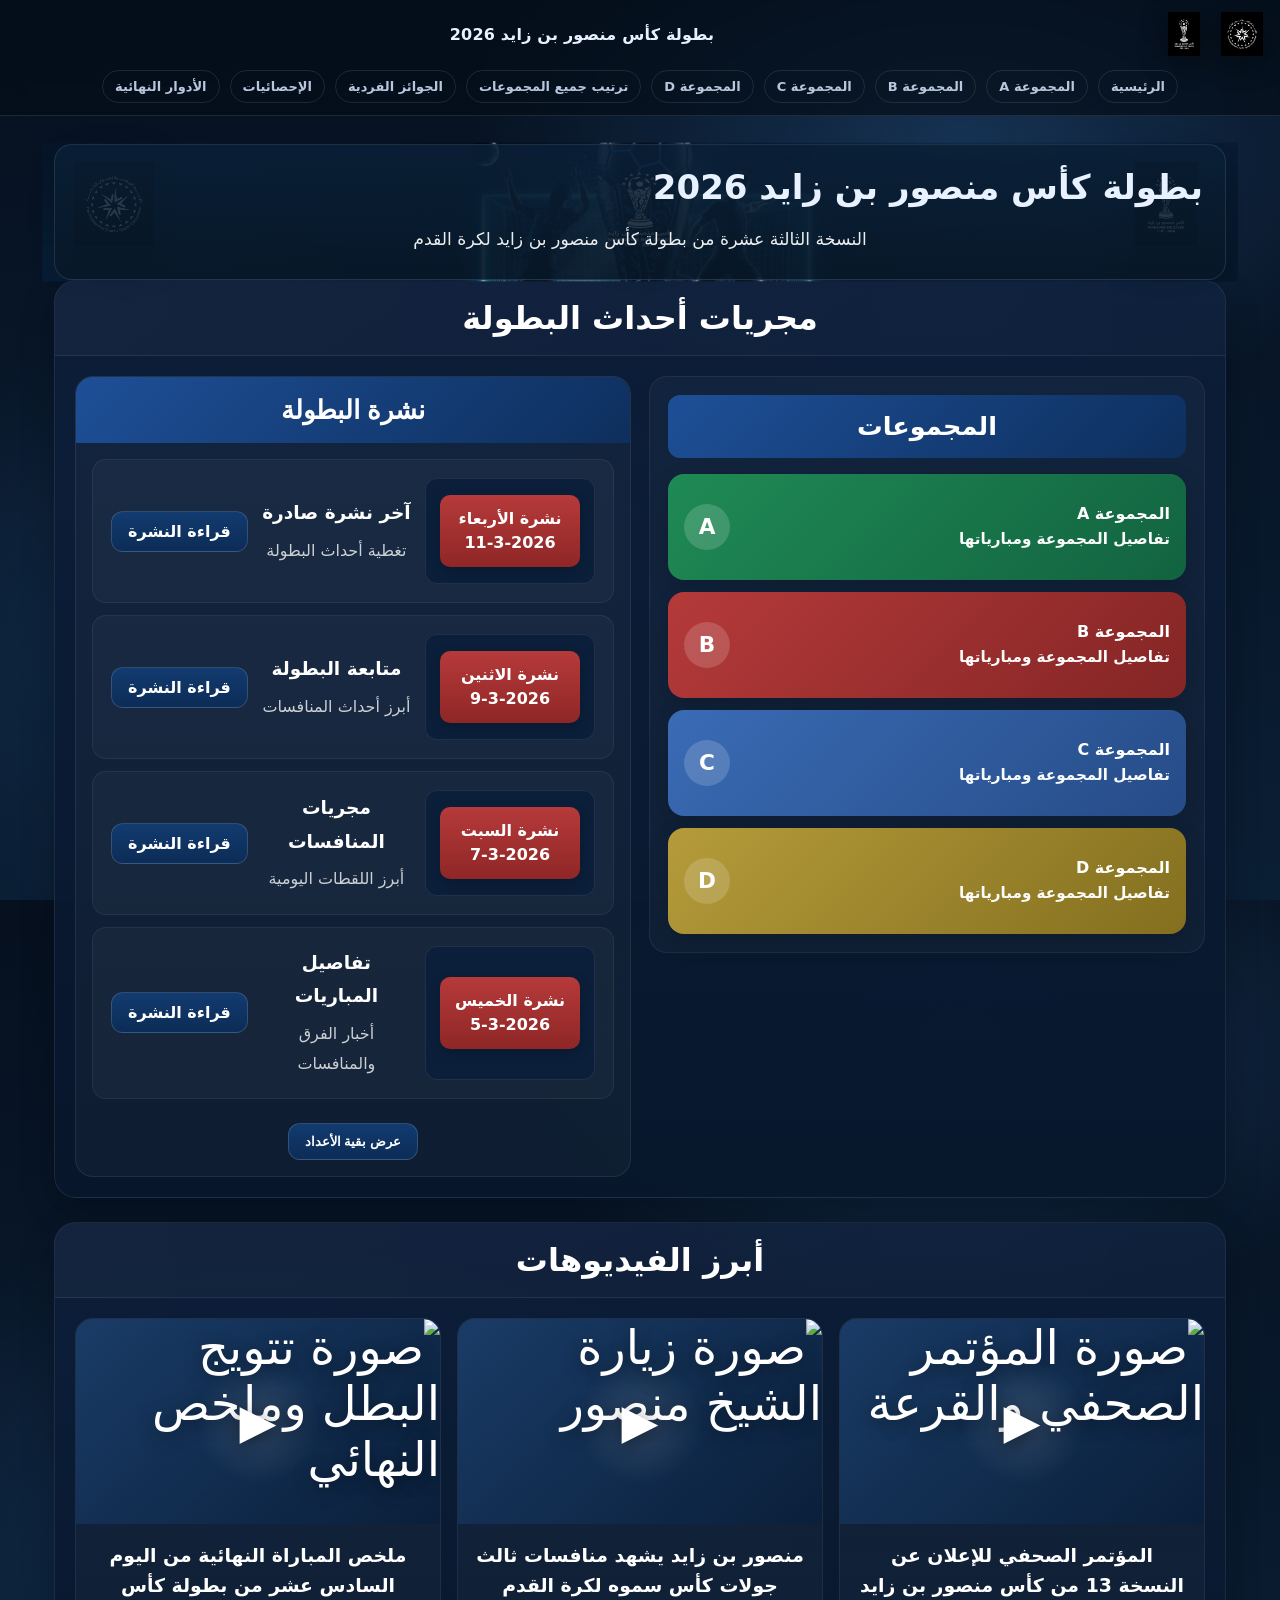
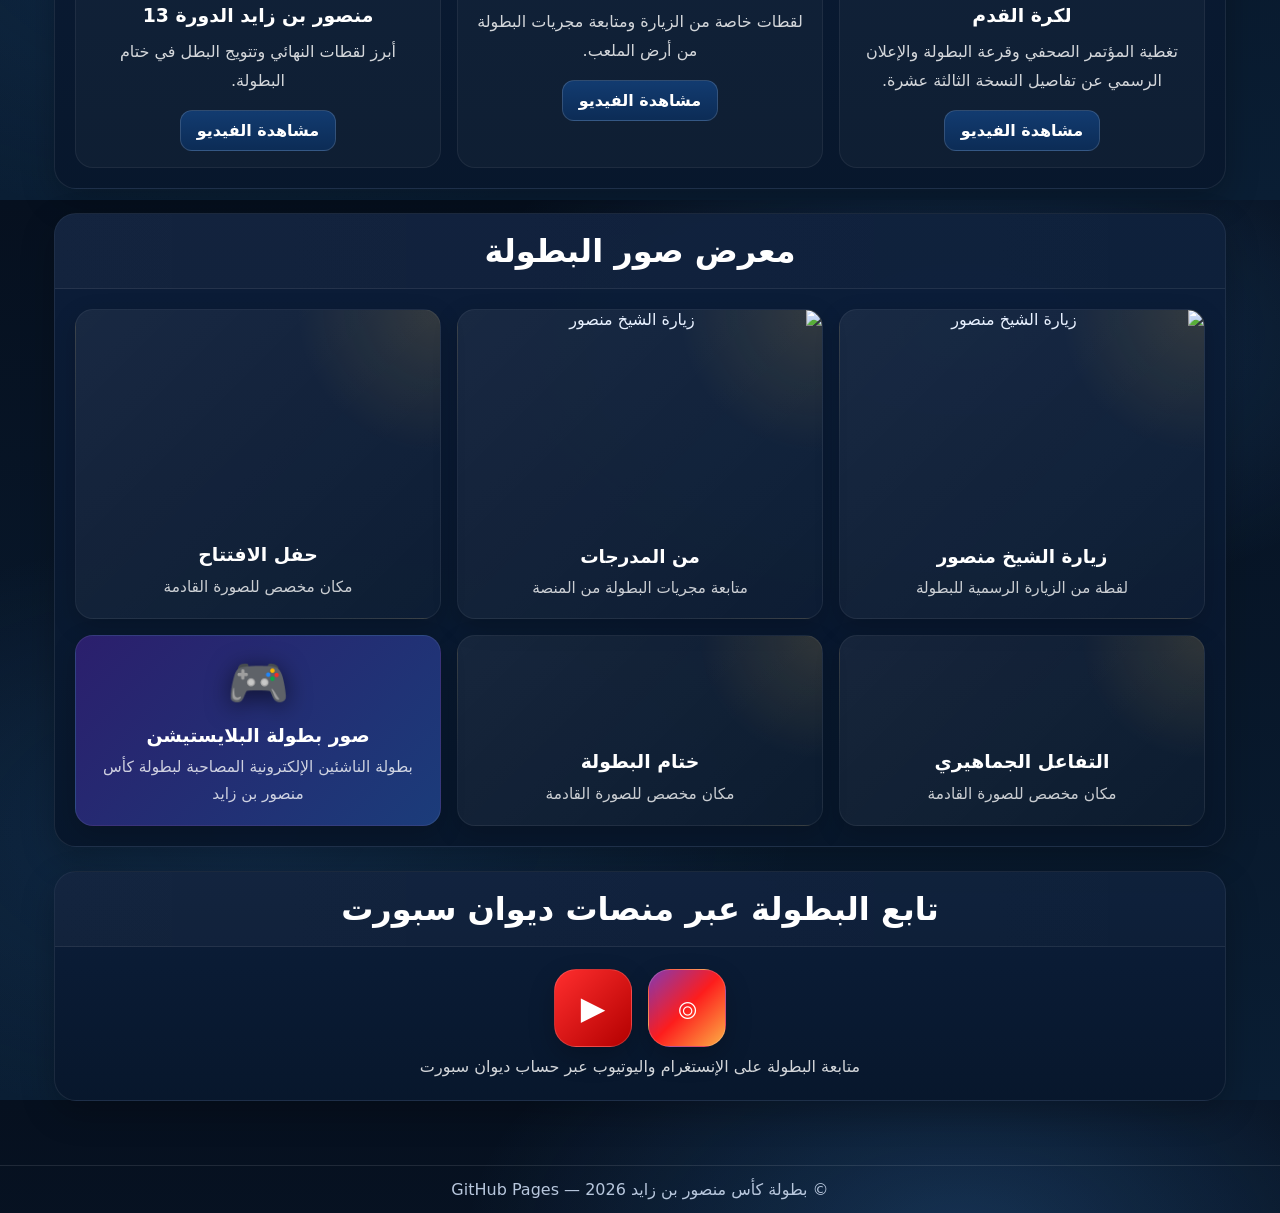
==== commit 53431198: "Update index.html" ====
--- a/index.html
+++ b/index.html
@@ -108,13 +108,16 @@
     }
 
     .news-cover{
-      position:relative;
       height:100%;
       min-height:106px;
       border-radius:12px;
       overflow:hidden;
       background:#0b1f3a;
       border:1px solid rgba(255,255,255,.08);
+      display:flex;
+      align-items:center;
+      justify-content:center;
+      padding:14px;
     }
 
     .news-cover img{
@@ -125,18 +128,16 @@
     }
 
     .news-date-badge{
-      position:absolute;
-      bottom:10px;
-      right:10px;
-      left:10px;
-      background:#c01616;
+      background:linear-gradient(180deg, #b63a3a, #8f2626);
       color:#fff;
       text-align:center;
       font-weight:800;
-      padding:8px 10px;
-      border-radius:8px;
+      padding:12px 14px;
+      border-radius:10px;
       font-size:1rem;
-      line-height:1.4;
+      line-height:1.5;
+      width:100%;
+      box-shadow:0 4px 12px rgba(0,0,0,.18);
     }
 
     .news-info h3{
@@ -593,58 +594,53 @@
 
             <div class="news-row">
               <div class="news-cover">
-                <img src="assets/img/news-cover.jpg" alt="غلاف النشرة">
-                <div class="news-date-badge">نشرة الأربعاء 2026-3-11</div>
+<div class="news-date-badge">نشرة الأربعاء 2026-3-11</div>
               </div>
               <div class="news-info">
                 <h3>آخر نشرة صادرة</h3>
                 <p>تغطية أحداث البطولة</p>
               </div>
-              <a class="btn-home" href="assets/news/news-2011-03-26.pdf" target="_blank">قراءة النشرة</a>
+              <a class="btn-home" href="assets/news/news-2026-03-11.pdf" target="_blank">قراءة النشرة</a>
             </div>
 
             <div class="news-row">
               <div class="news-cover">
-                <img src="assets/img/news-cover.jpg" alt="غلاف النشرة">
-                <div class="news-date-badge">نشرة الاثنين 2026-3-9</div>
+<div class="news-date-badge">نشرة الاثنين 2026-3-9</div>
               </div>
               <div class="news-info">
                 <h3>متابعة البطولة</h3>
                 <p>أبرز أحداث المنافسات</p>
               </div>
-              <a class="btn-home" href="assets/news/news-9-03-26.pdf" target="_blank">قراءة النشرة</a>
+              <a class="btn-home" href="assets/news/news-2026-03-09.pdf" target="_blank">قراءة النشرة</a>
             </div>
 
             <div class="news-row">
               <div class="news-cover">
-                <img src="assets/img/news-cover.jpg" alt="غلاف النشرة">
-                <div class="news-date-badge">نشرة السبت 2026-3-7</div>
+<div class="news-date-badge">نشرة السبت 2026-3-7</div>
               </div>
               <div class="news-info">
                 <h3>مجريات المنافسات</h3>
                 <p>أبرز اللقطات اليومية</p>
               </div>
-              <a class="btn-home" href="assets/news/news-7-03-26.pdf" target="_blank">قراءة النشرة</a>
+              <a class="btn-home" href="assets/news/news-2026-03-07.pdf" target="_blank">قراءة النشرة</a>
             </div>
 
             <div class="news-row">
               <div class="news-cover">
-                <img src="assets/img/news-cover.jpg" alt="غلاف النشرة">
-                <div class="news-date-badge">نشرة الخميس 2026-3-5</div>
+<div class="news-date-badge">نشرة الخميس 2026-3-5</div>
               </div>
               <div class="news-info">
                 <h3>تفاصيل المباريات</h3>
                 <p>أخبار الفرق والمنافسات</p>
               </div>
-              <a class="btn-home" href="assets/news/news-5-03-26.pdf" target="_blank">قراءة النشرة</a>
+              <a class="btn-home" href="assets/news/news-2026-03-05.pdf" target="_blank">قراءة النشرة</a>
             </div>
 
             <div id="moreIssues" style="display:none;">
 
               <div class="news-row">
                 <div class="news-cover">
-                  <img src="assets/img/news-cover.jpg" alt="غلاف النشرة">
-                  <div class="news-date-badge">نشرة الأربعاء 2026-3-4</div>
+<div class="news-date-badge">نشرة الأربعاء 2026-3-4</div>
                 </div>
                 <div class="news-info">
                   <h3>عدد الأربعاء 4 مارس</h3>
@@ -655,8 +651,7 @@
 
               <div class="news-row">
                 <div class="news-cover">
-                  <img src="assets/img/news-cover.jpg" alt="غلاف النشرة">
-                  <div class="news-date-badge">نشرة الثلاثاء 2026-3-3</div>
+<div class="news-date-badge">نشرة الثلاثاء 2026-3-3</div>
                 </div>
                 <div class="news-info">
                   <h3>عدد الثلاثاء 3 مارس</h3>
@@ -667,8 +662,7 @@
 
               <div class="news-row">
                 <div class="news-cover">
-                  <img src="assets/img/news-cover.jpg" alt="غلاف النشرة">
-                  <div class="news-date-badge">نشرة الاثنين 2026-3-2</div>
+<div class="news-date-badge">نشرة الاثنين 2026-3-2</div>
                 </div>
                 <div class="news-info">
                   <h3>عدد الاثنين 2 مارس</h3>
@@ -679,32 +673,29 @@
 
               <div class="news-row">
                 <div class="news-cover">
-                  <img src="assets/img/news-cover.jpg" alt="غلاف النشرة">
-                  <div class="news-date-badge">نشرة السبت 2026-2-28</div>
+<div class="news-date-badge">نشرة السبت 2026-2-28</div>
                 </div>
                 <div class="news-info">
                   <h3>عدد السبت 28 فبراير</h3>
                   <p>أرشيف النشرات</p>
                 </div>
-                <a class="btn-home" href="assets/news/news-2028-02-26.pdf" target="_blank">قراءة النشرة</a>
-              </div>
-
-              <div class="news-row">
-                <div class="news-cover">
-                  <img src="assets/img/news-cover.jpg" alt="غلاف النشرة">
-                  <div class="news-date-badge">نشرة الجمعة 2026-2-27</div>
+                <a class="btn-home" href="assets/news/news-2026-02-28.pdf" target="_blank">قراءة النشرة</a>
+              </div>
+
+              <div class="news-row">
+                <div class="news-cover">
+<div class="news-date-badge">نشرة الجمعة 2026-2-27</div>
                 </div>
                 <div class="news-info">
                   <h3>عدد الجمعة 27 فبراير</h3>
                   <p>أرشيف النشرات</p>
                 </div>
-                <a class="btn-home" href="assets/news/news-2027-02-26.pdf" target="_blank">قراءة النشرة</a>
-              </div>
-
-              <div class="news-row">
-                <div class="news-cover">
-                  <img src="assets/img/news-cover.jpg" alt="غلاف النشرة">
-                  <div class="news-date-badge">نشرة الخميس 2026-2-26</div>
+                <a class="btn-home" href="assets/news/news-2026-02-27.pdf" target="_blank">قراءة النشرة</a>
+              </div>
+
+              <div class="news-row">
+                <div class="news-cover">
+<div class="news-date-badge">نشرة الخميس 2026-2-26</div>
                 </div>
                 <div class="news-info">
                   <h3>عدد الخميس 26 فبراير</h3>
@@ -715,50 +706,46 @@
 
               <div class="news-row">
                 <div class="news-cover">
-                  <img src="assets/img/news-cover.jpg" alt="غلاف النشرة">
-                  <div class="news-date-badge">نشرة الأربعاء 2026-2-25</div>
+<div class="news-date-badge">نشرة الأربعاء 2026-2-25</div>
                 </div>
                 <div class="news-info">
                   <h3>عدد الأربعاء 25 فبراير</h3>
                   <p>أرشيف النشرات</p>
                 </div>
-                <a class="btn-home" href="assets/news/news-2025-02-26.pdf" target="_blank">قراءة النشرة</a>
-              </div>
-
-              <div class="news-row">
-                <div class="news-cover">
-                  <img src="assets/img/news-cover.jpg" alt="غلاف النشرة">
-                  <div class="news-date-badge">نشرة الثلاثاء 2026-2-24</div>
+                <a class="btn-home" href="assets/news/news-2026-02-25.pdf" target="_blank">قراءة النشرة</a>
+              </div>
+
+              <div class="news-row">
+                <div class="news-cover">
+<div class="news-date-badge">نشرة الثلاثاء 2026-2-24</div>
                 </div>
                 <div class="news-info">
                   <h3>عدد الثلاثاء 24 فبراير</h3>
                   <p>أرشيف النشرات</p>
                 </div>
-                <a class="btn-home" href="assets/news/news-2024-02-26.pdf" target="_blank">قراءة النشرة</a>
-              </div>
-
-              <div class="news-row">
-                <div class="news-cover">
-                  <img src="assets/img/news-cover.jpg" alt="غلاف النشرة">
-                  <div class="news-date-badge">نشرة السبت 2026-2-21</div>
+                <a class="btn-home" href="assets/news/news-2026-02-24.pdf" target="_blank">قراءة النشرة</a>
+              </div>
+
+              <div class="news-row">
+                <div class="news-cover">
+<div class="news-date-badge">نشرة السبت 2026-2-21</div>
                 </div>
                 <div class="news-info">
                   <h3>عدد السبت 21 فبراير</h3>
                   <p>أرشيف النشرات</p>
                 </div>
-                <a class="btn-home" href="assets/news/news-2021-02-26.pdf" target="_blank">قراءة النشرة</a>
-              </div>
-
-              <div class="news-row">
-                <div class="news-cover">
-                  <img src="assets/img/news-cover.jpg" alt="غلاف النشرة">
-                  <div class="news-date-badge">نشرة الجمعة 2026-2-20</div>
+                <a class="btn-home" href="assets/news/news-2026-02-21.pdf" target="_blank">قراءة النشرة</a>
+              </div>
+
+              <div class="news-row">
+                <div class="news-cover">
+<div class="news-date-badge">نشرة الجمعة 2026-2-20</div>
                 </div>
                 <div class="news-info">
                   <h3>عدد الجمعة 20 فبراير</h3>
                   <p>أرشيف النشرات</p>
                 </div>
-                <a class="btn-home" href="assets/news/news-2-20-2026.pdf" target="_blank">قراءة النشرة</a>
+                <a class="btn-home" href="assets/news/news-2026-02-20.pdf" target="_blank">قراءة النشرة</a>
               </div>
 
             </div>
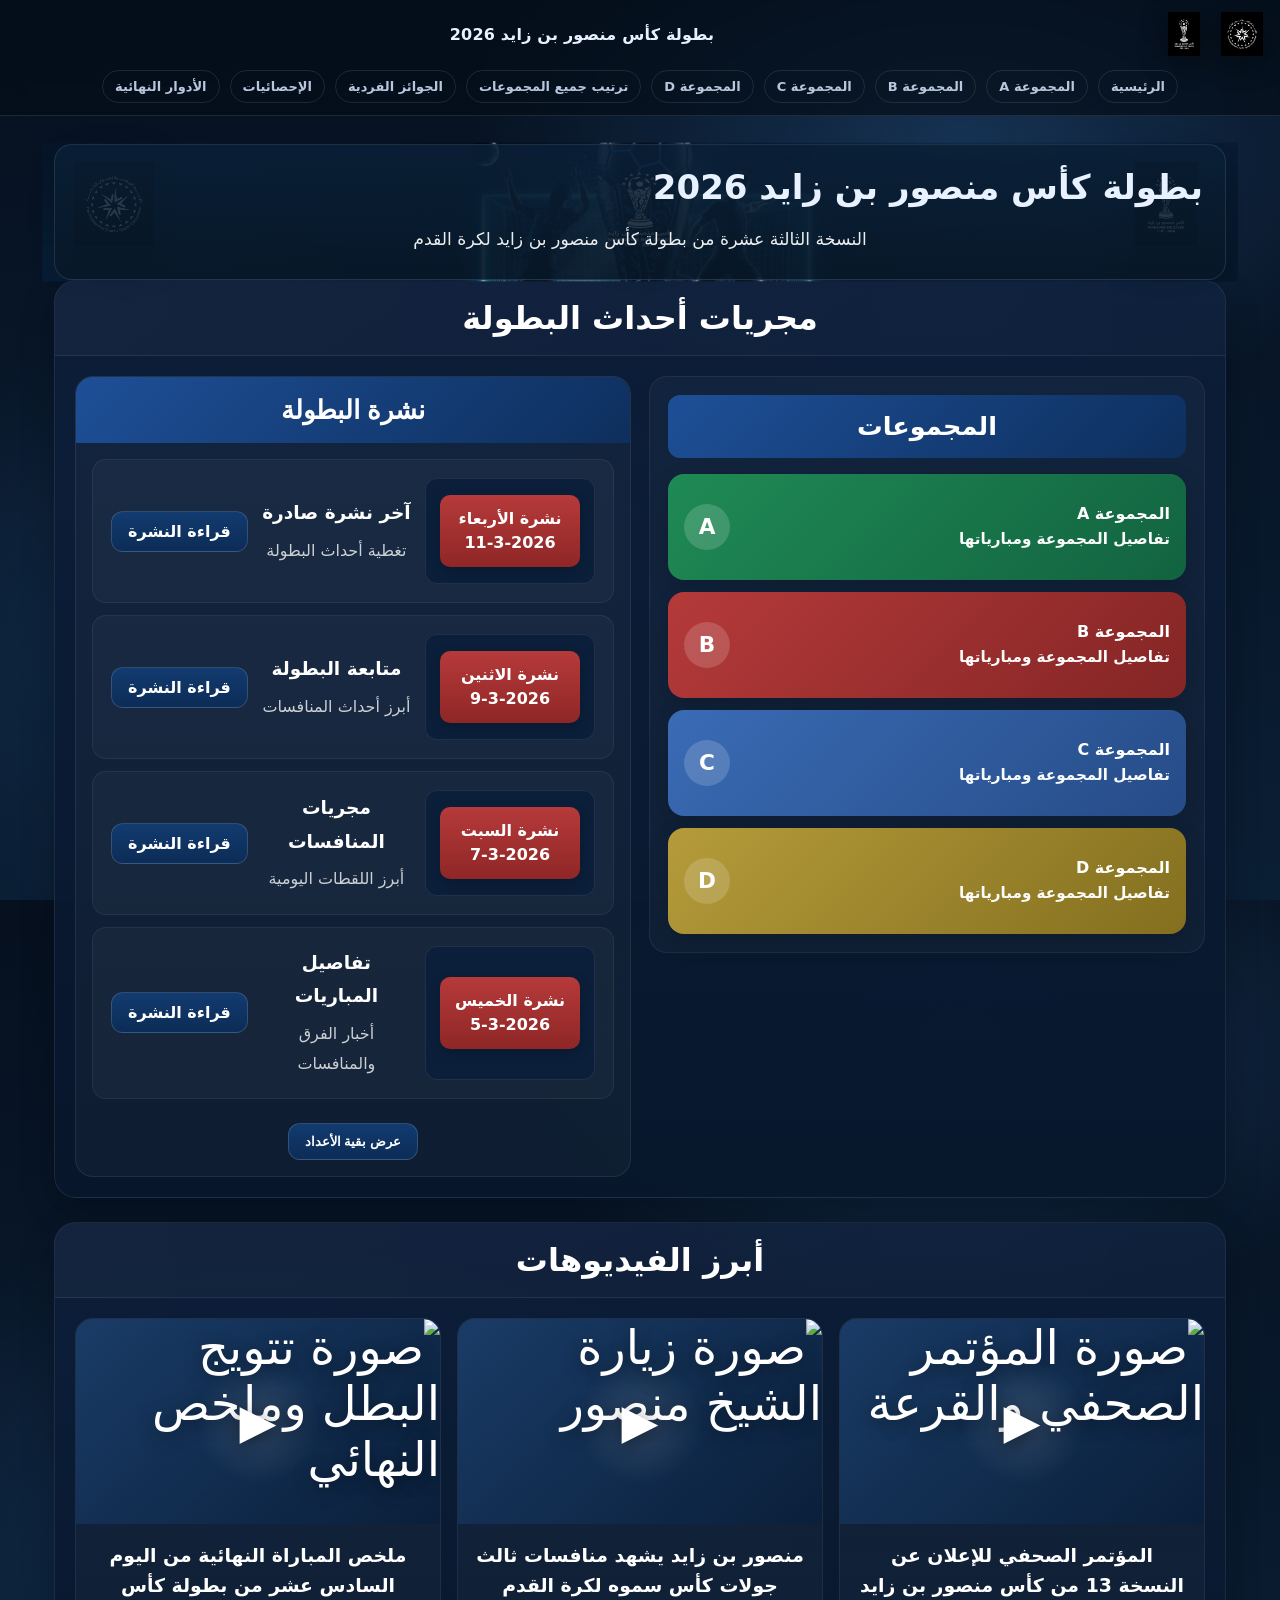
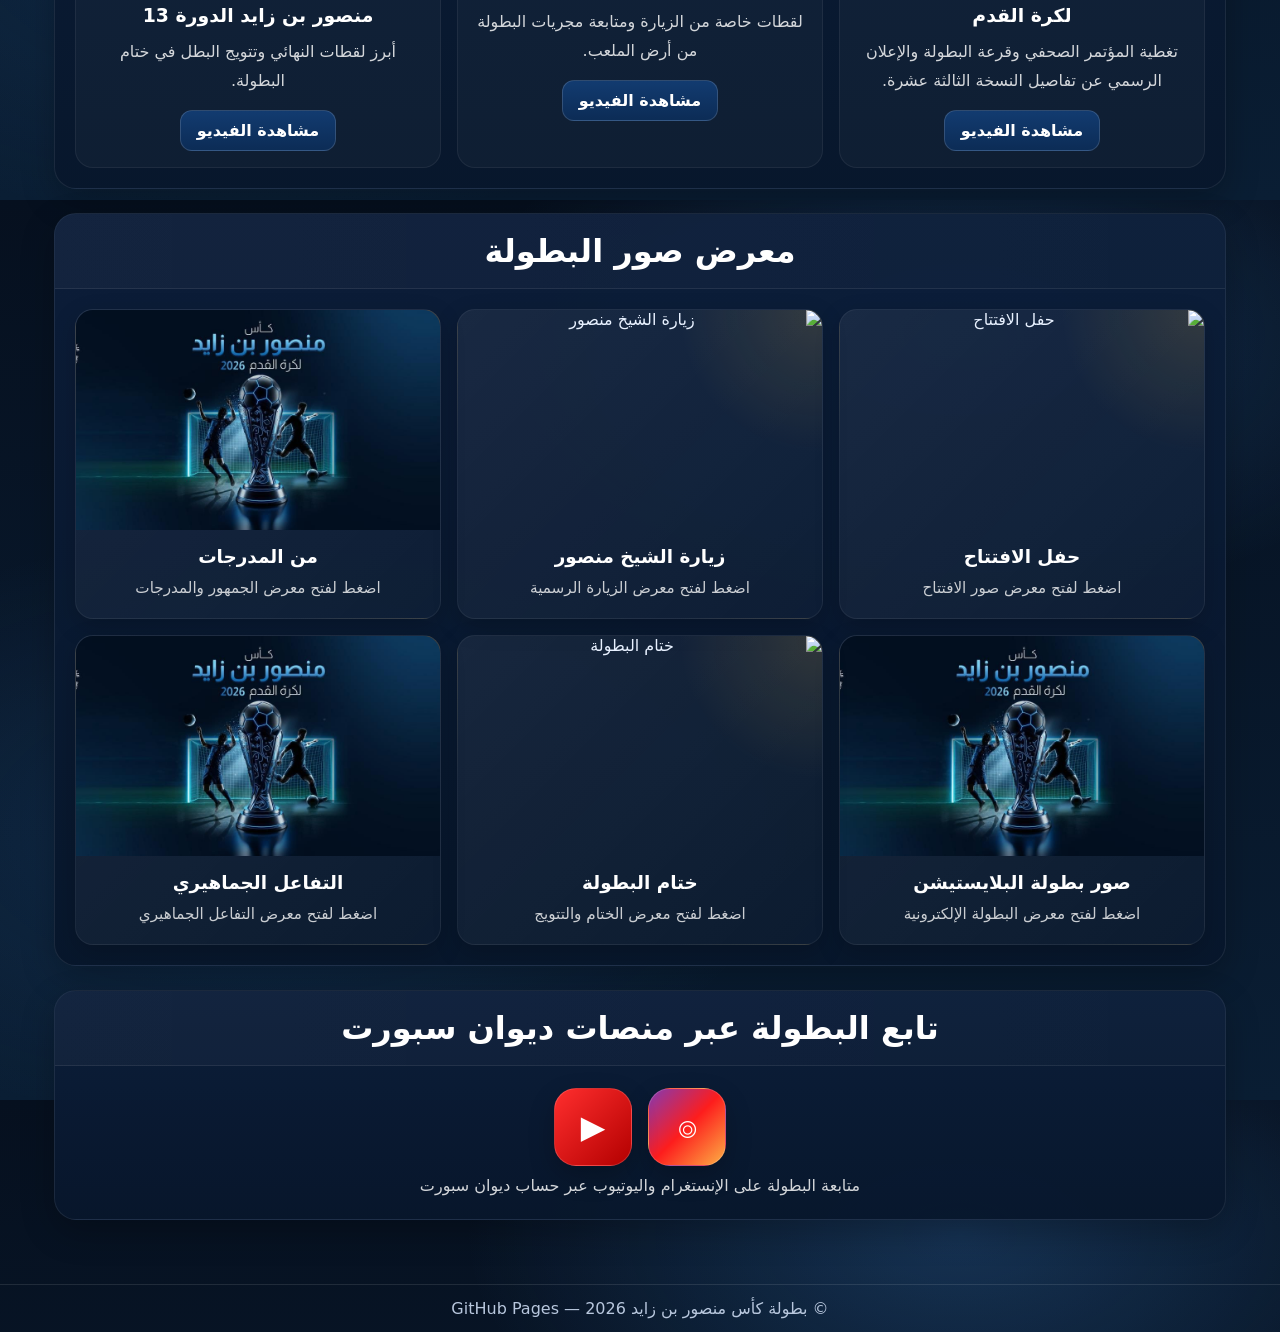
==== commit 1de30af7: "Update index.html" ====
--- a/index.html
+++ b/index.html
@@ -803,48 +803,59 @@
     </div>
   </section>
 
-  <section class="section-card">
+  <section class="section-card" id="gallery-section">
     <div class="section-head">
       <h2>معرض صور البطولة</h2>
     </div>
 
     <div class="gallery-grid">
-      <div class="gallery-card gallery-photo">
-        <img src="assets/img/sheikh-visit-1.jpg" alt="زيارة الشيخ منصور">
+      <a class="gallery-card gallery-photo" href="gallery-opening.html">
+        <img src="assets/img/opening-video.jpg" alt="حفل الافتتاح">
+        <div class="gallery-caption">
+          <h3>حفل الافتتاح</h3>
+          <p>اضغط لفتح معرض صور الافتتاح</p>
+        </div>
+      </a>
+
+      <a class="gallery-card gallery-photo" href="gallery-sheikh.html">
+        <img src="assets/img/sheikh-visit-video.png" alt="زيارة الشيخ منصور">
         <div class="gallery-caption">
           <h3>زيارة الشيخ منصور</h3>
-          <p>لقطة من الزيارة الرسمية للبطولة</p>
-        </div>
-      </div>
-
-      <div class="gallery-card gallery-photo">
-        <img src="assets/img/sheikh-visit-2.jpg" alt="زيارة الشيخ منصور">
+          <p>اضغط لفتح معرض الزيارة الرسمية</p>
+        </div>
+      </a>
+
+      <a class="gallery-card gallery-photo" href="gallery-stands.html">
+        <img src="assets/img/bg-hero.jpg" alt="من المدرجات">
         <div class="gallery-caption">
           <h3>من المدرجات</h3>
-          <p>متابعة مجريات البطولة من المنصة</p>
-        </div>
-      </div>
-
-      <div class="gallery-card">
-        <h3>حفل الافتتاح</h3>
-        <p>مكان مخصص للصورة القادمة</p>
-      </div>
-
-      <div class="gallery-card">
-        <h3>التفاعل الجماهيري</h3>
-        <p>مكان مخصص للصورة القادمة</p>
-      </div>
-
-      <div class="gallery-card">
-        <h3>ختام البطولة</h3>
-        <p>مكان مخصص للصورة القادمة</p>
-      </div>
-
-      <div class="gallery-card playstation-card">
-        <div class="ps-icon">🎮</div>
-        <h3>صور بطولة البلايستيشن</h3>
-        <p>بطولة الناشئين الإلكترونية المصاحبة لبطولة كأس منصور بن زايد</p>
-      </div>
+          <p>اضغط لفتح معرض الجمهور والمدرجات</p>
+        </div>
+      </a>
+
+      <a class="gallery-card gallery-photo" href="gallery-playstation.html">
+        <img src="assets/img/bg-hero.jpg" alt="صور بطولة البلايستيشن">
+        <div class="gallery-caption">
+          <h3>صور بطولة البلايستيشن</h3>
+          <p>اضغط لفتح معرض البطولة الإلكترونية</p>
+        </div>
+      </a>
+
+      <a class="gallery-card gallery-photo" href="gallery-finale.html">
+        <img src="assets/img/final-gallery.jpg" alt="ختام البطولة">
+        <div class="gallery-caption">
+          <h3>ختام البطولة</h3>
+          <p>اضغط لفتح معرض الختام والتتويج</p>
+        </div>
+      </a>
+
+      <a class="gallery-card gallery-photo" href="gallery-fans.html">
+        <img src="assets/img/bg-hero.jpg" alt="التفاعل الجماهيري">
+        <div class="gallery-caption">
+          <h3>التفاعل الجماهيري</h3>
+          <p>اضغط لفتح معرض التفاعل الجماهيري</p>
+        </div>
+      </a>
     </div>
   </section>
 
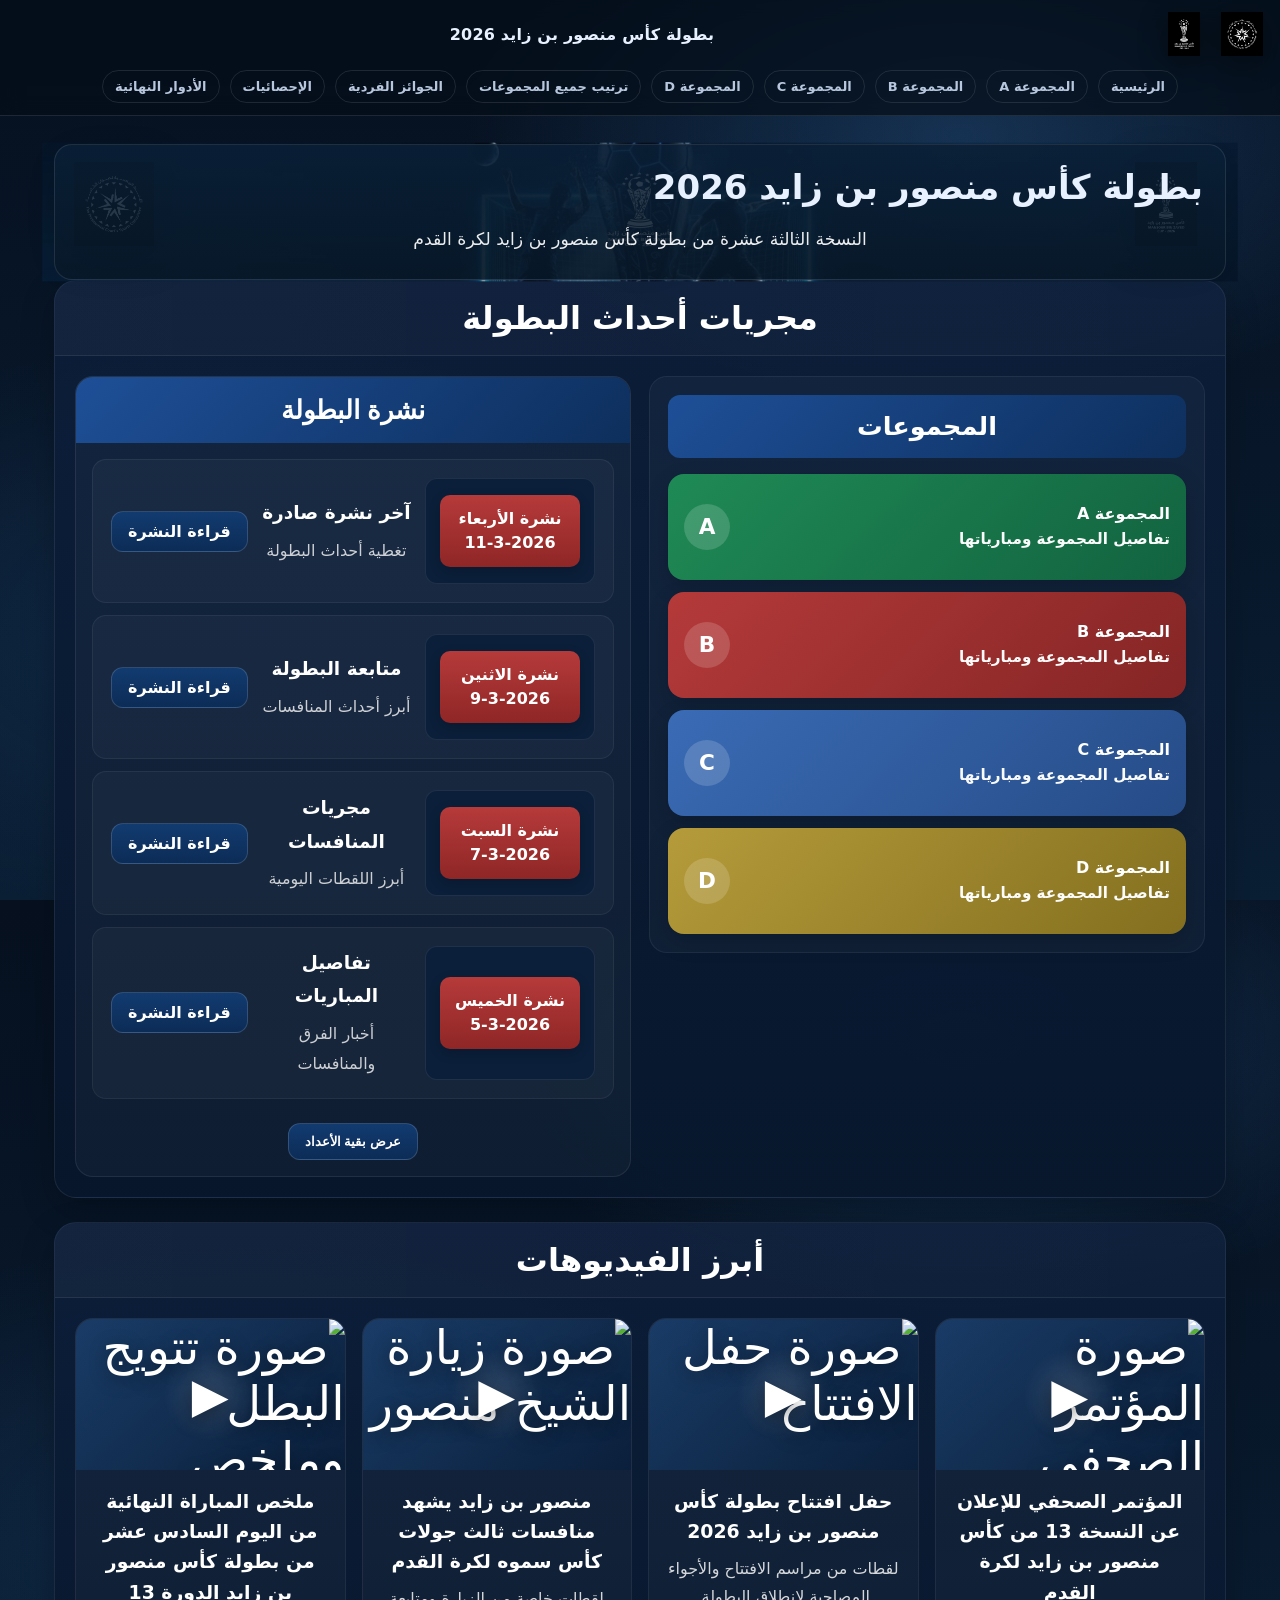
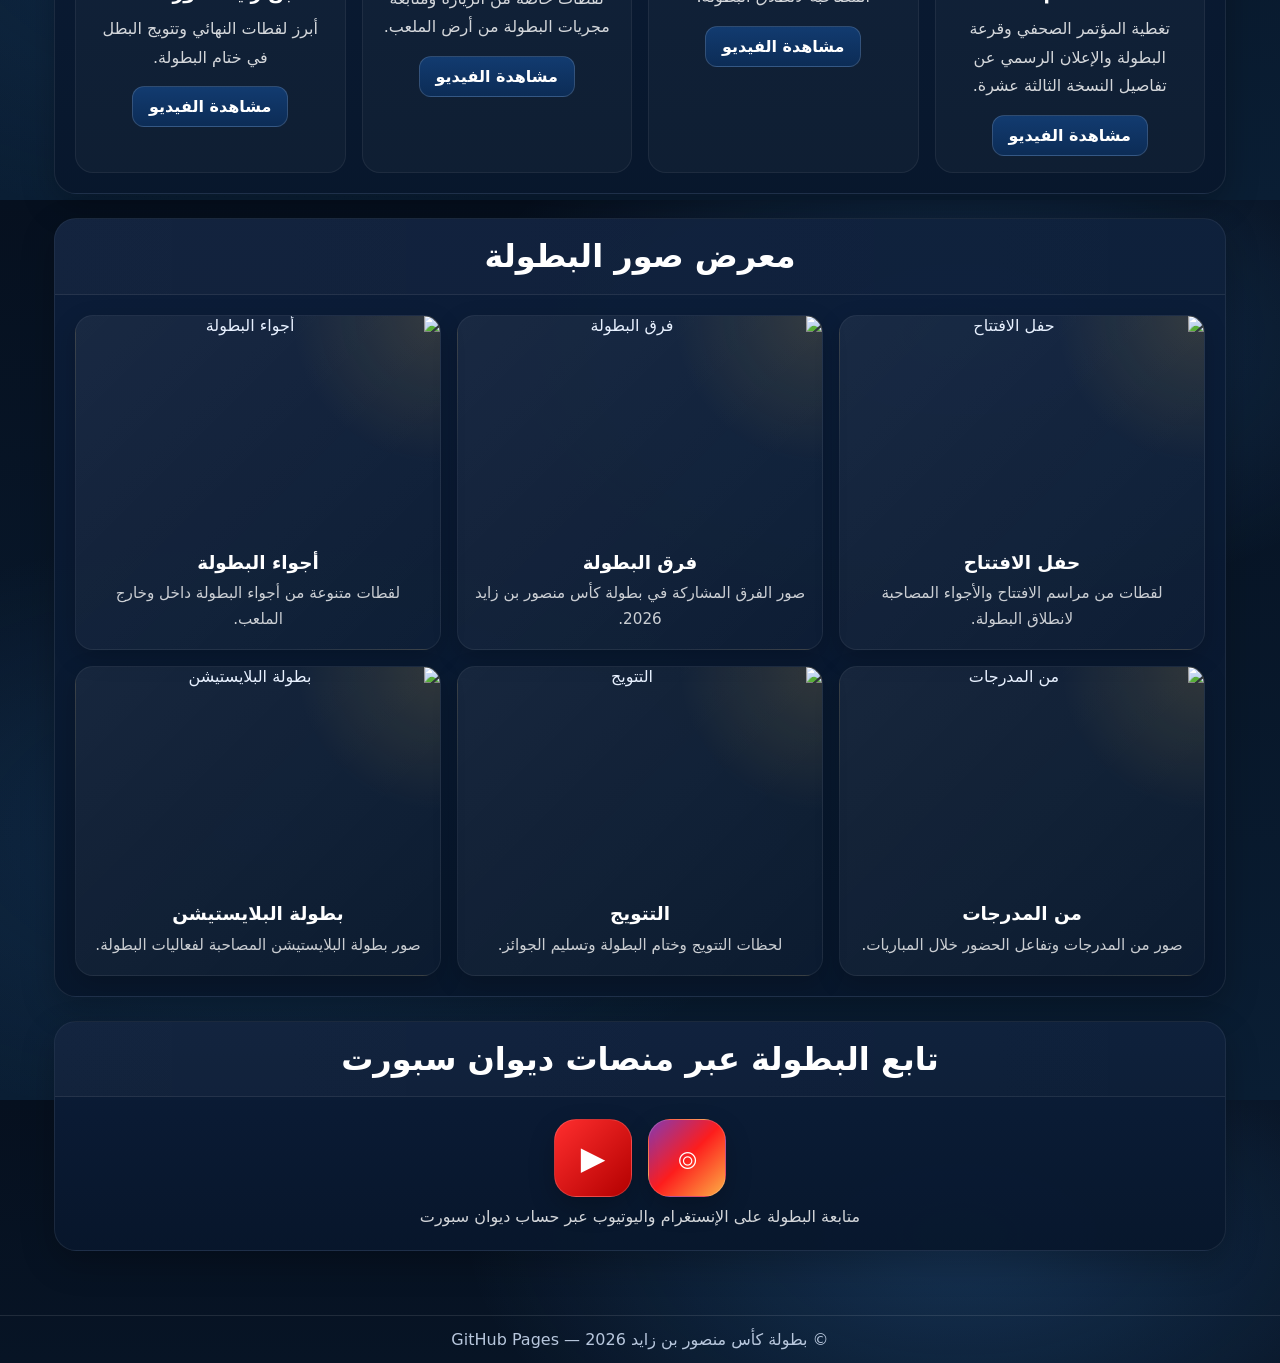
==== commit 7ba07039: "Update index.html" ====
--- a/index.html
+++ b/index.html
@@ -254,7 +254,7 @@
 
     .videos-grid{
       display:grid;
-      grid-template-columns:repeat(3,minmax(0,1fr));
+      grid-template-columns:repeat(4,minmax(0,1fr));
       gap:16px;
       padding:20px;
     }
@@ -364,6 +364,18 @@
       color:rgba(255,255,255,.78);
       line-height:1.7;
       font-size:.96rem;
+    }
+
+    .gallery-link{
+      display:block;
+      text-decoration:none;
+      color:inherit;
+      transition:transform .2s ease, filter .2s ease;
+    }
+
+    .gallery-link:hover{
+      transform:translateY(-2px);
+      filter:brightness(1.04);
     }
 
     .gallery-photo{
@@ -780,13 +792,24 @@
       </article>
 
       <article class="video-card">
-        <a class="video-thumb video-thumb-photo" href="https://www.instagram.com/reel/DVW0aWmjaR0/" target="_blank" rel="noopener" aria-label="منصور بن زايد يشهد منافسات ثالث جولات كأس سموه لكرة القدم">
+        <a class="video-thumb video-thumb-photo" href="assets/videos/opening.mp4" target="_blank" rel="noopener" aria-label="حفل افتتاح بطولة كأس منصور بن زايد 2026">
+          <img src="assets/img/opening-video.jpg" alt="صورة حفل الافتتاح">
+        </a>
+        <div class="video-body">
+          <h3>حفل افتتاح بطولة كأس منصور بن زايد 2026</h3>
+          <p>لقطات من مراسم الافتتاح والأجواء المصاحبة لانطلاق البطولة.</p>
+          <a class="btn-home" href="assets/videos/opening.mp4" target="_blank" rel="noopener">مشاهدة الفيديو</a>
+        </div>
+      </article>
+
+      <article class="video-card">
+        <a class="video-thumb video-thumb-photo" href="assets/videos/sheikh-visit.mp4" target="_blank" rel="noopener" aria-label="منصور بن زايد يشهد منافسات ثالث جولات كأس سموه لكرة القدم">
           <img src="assets/img/sheikh-visit-video.png" alt="صورة زيارة الشيخ منصور">
         </a>
         <div class="video-body">
           <h3>منصور بن زايد يشهد منافسات ثالث جولات كأس سموه لكرة القدم</h3>
           <p>لقطات خاصة من الزيارة ومتابعة مجريات البطولة من أرض الملعب.</p>
-          <a class="btn-home" href="https://www.instagram.com/reel/DVW0aWmjaR0/" target="_blank" rel="noopener">مشاهدة الفيديو</a>
+          <a class="btn-home" href="assets/videos/sheikh-visit.mp4" target="_blank" rel="noopener">مشاهدة الفيديو</a>
         </div>
       </article>
 
@@ -803,57 +826,52 @@
     </div>
   </section>
 
-  <section class="section-card" id="gallery-section">
+  <section class="section-card">
     <div class="section-head">
       <h2>معرض صور البطولة</h2>
     </div>
 
     <div class="gallery-grid">
-      <a class="gallery-card gallery-photo" href="gallery-opening.html">
-        <img src="assets/img/opening-video.jpg" alt="حفل الافتتاح">
+      <a class="gallery-card gallery-photo gallery-link" href="gallery-opening.html">
+        <img src="assets/gallery/opening/cover.jpg" alt="حفل الافتتاح">
         <div class="gallery-caption">
           <h3>حفل الافتتاح</h3>
-          <p>اضغط لفتح معرض صور الافتتاح</p>
+          <p>لقطات من مراسم الافتتاح والأجواء المصاحبة لانطلاق البطولة.</p>
         </div>
       </a>
-
-      <a class="gallery-card gallery-photo" href="gallery-sheikh.html">
-        <img src="assets/img/sheikh-visit-video.png" alt="زيارة الشيخ منصور">
+      <a class="gallery-card gallery-photo gallery-link" href="gallery-teams.html">
+        <img src="assets/gallery/teams/cover.jpg" alt="فرق البطولة">
         <div class="gallery-caption">
-          <h3>زيارة الشيخ منصور</h3>
-          <p>اضغط لفتح معرض الزيارة الرسمية</p>
+          <h3>فرق البطولة</h3>
+          <p>صور الفرق المشاركة في بطولة كأس منصور بن زايد 2026.</p>
         </div>
       </a>
-
-      <a class="gallery-card gallery-photo" href="gallery-stands.html">
-        <img src="assets/img/bg-hero.jpg" alt="من المدرجات">
+      <a class="gallery-card gallery-photo gallery-link" href="gallery-atmosphere.html">
+        <img src="assets/gallery/atmosphere/cover.jpg" alt="أجواء البطولة">
+        <div class="gallery-caption">
+          <h3>أجواء البطولة</h3>
+          <p>لقطات متنوعة من أجواء البطولة داخل وخارج الملعب.</p>
+        </div>
+      </a>
+      <a class="gallery-card gallery-photo gallery-link" href="gallery-stands.html">
+        <img src="assets/gallery/stands/cover.jpg" alt="من المدرجات">
         <div class="gallery-caption">
           <h3>من المدرجات</h3>
-          <p>اضغط لفتح معرض الجمهور والمدرجات</p>
+          <p>صور من المدرجات وتفاعل الحضور خلال المباريات.</p>
         </div>
       </a>
-
-      <a class="gallery-card gallery-photo" href="gallery-playstation.html">
-        <img src="assets/img/bg-hero.jpg" alt="صور بطولة البلايستيشن">
+      <a class="gallery-card gallery-photo gallery-link" href="gallery-trophy.html">
+        <img src="assets/gallery/trophy/cover.jpg" alt="التتويج">
         <div class="gallery-caption">
-          <h3>صور بطولة البلايستيشن</h3>
-          <p>اضغط لفتح معرض البطولة الإلكترونية</p>
+          <h3>التتويج</h3>
+          <p>لحظات التتويج وختام البطولة وتسليم الجوائز.</p>
         </div>
       </a>
-
-      <a class="gallery-card gallery-photo" href="gallery-finale.html">
-        <img src="assets/img/final-gallery.jpg" alt="ختام البطولة">
+      <a class="gallery-card gallery-photo gallery-link" href="gallery-playstation.html">
+        <img src="assets/gallery/playstation/cover.jpg" alt="بطولة البلايستيشن">
         <div class="gallery-caption">
-          <h3>ختام البطولة</h3>
-          <p>اضغط لفتح معرض الختام والتتويج</p>
-        </div>
-      </a>
-
-      <a class="gallery-card gallery-photo" href="gallery-fans.html">
-        <img src="assets/img/bg-hero.jpg" alt="التفاعل الجماهيري">
-        <div class="gallery-caption">
-          <h3>التفاعل الجماهيري</h3>
-          <p>اضغط لفتح معرض التفاعل الجماهيري</p>
+          <h3>بطولة البلايستيشن</h3>
+          <p>صور بطولة البلايستيشن المصاحبة لفعاليات البطولة.</p>
         </div>
       </a>
     </div>
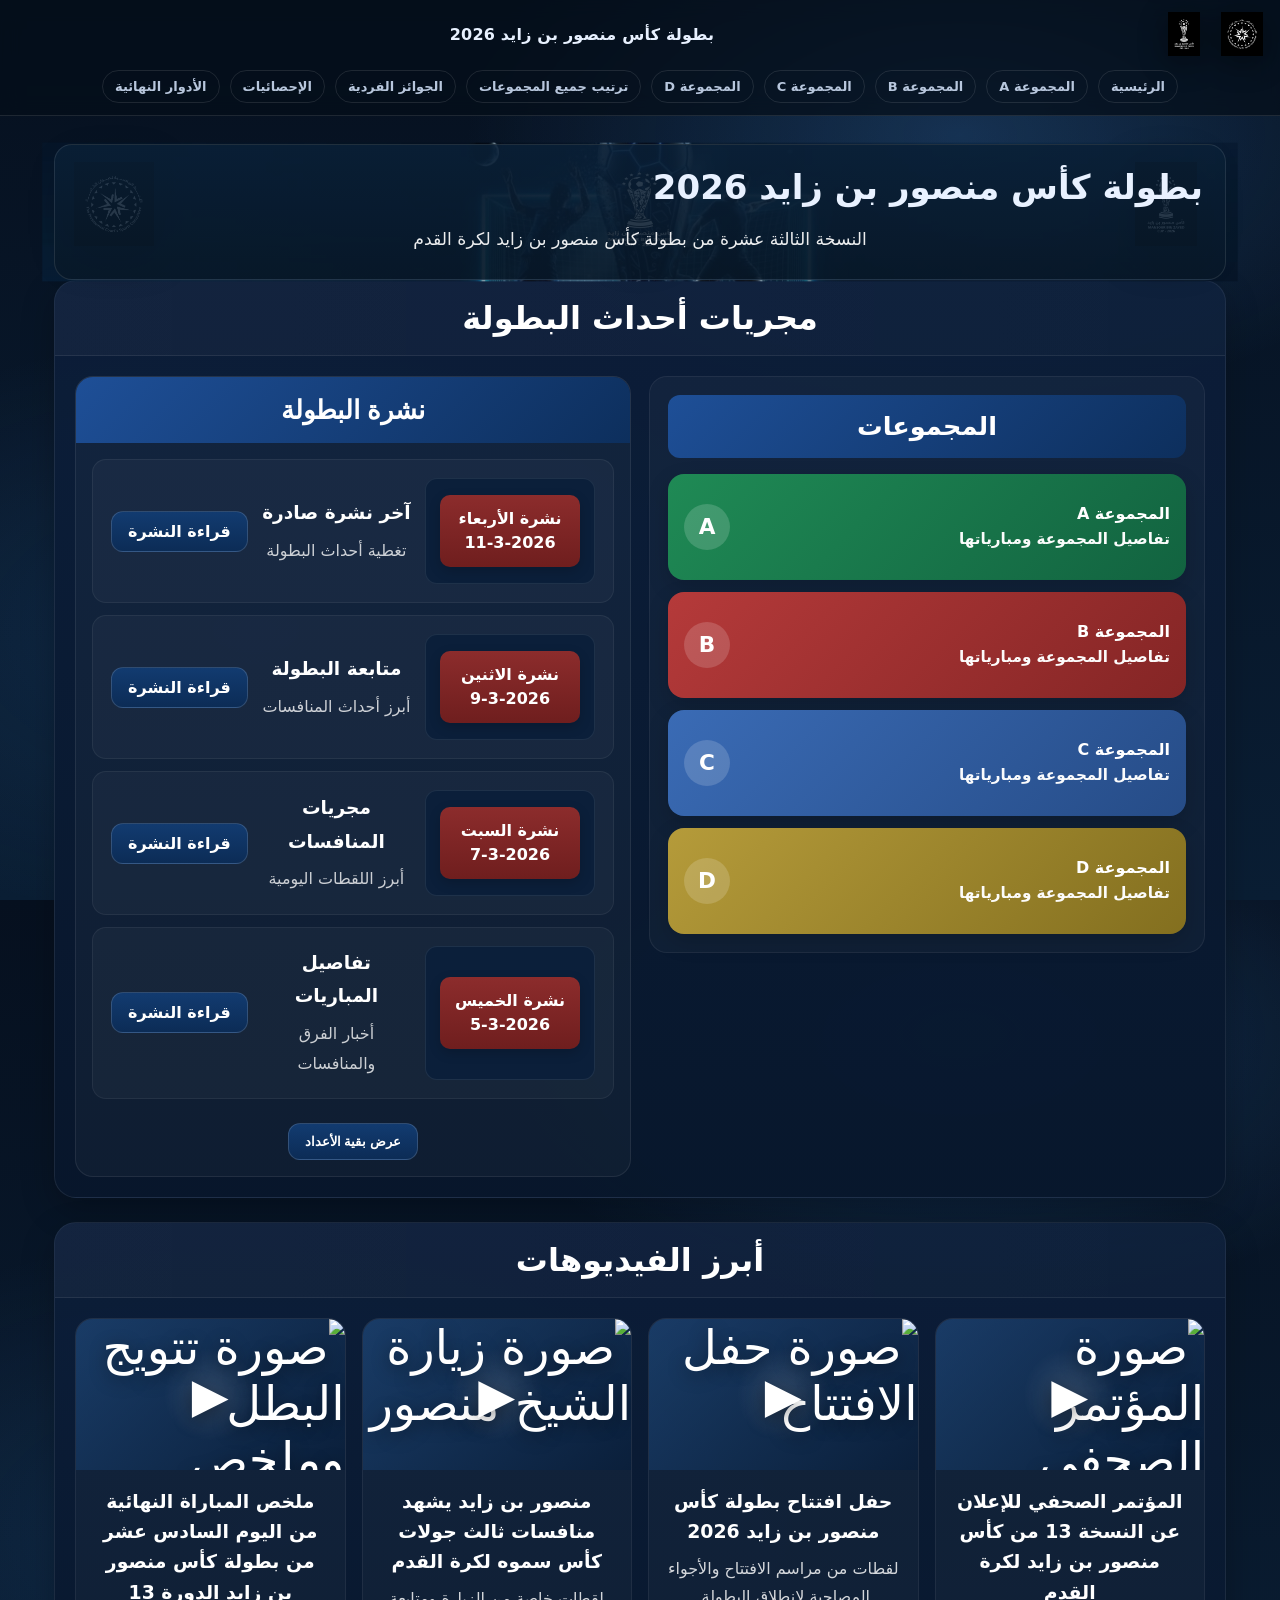
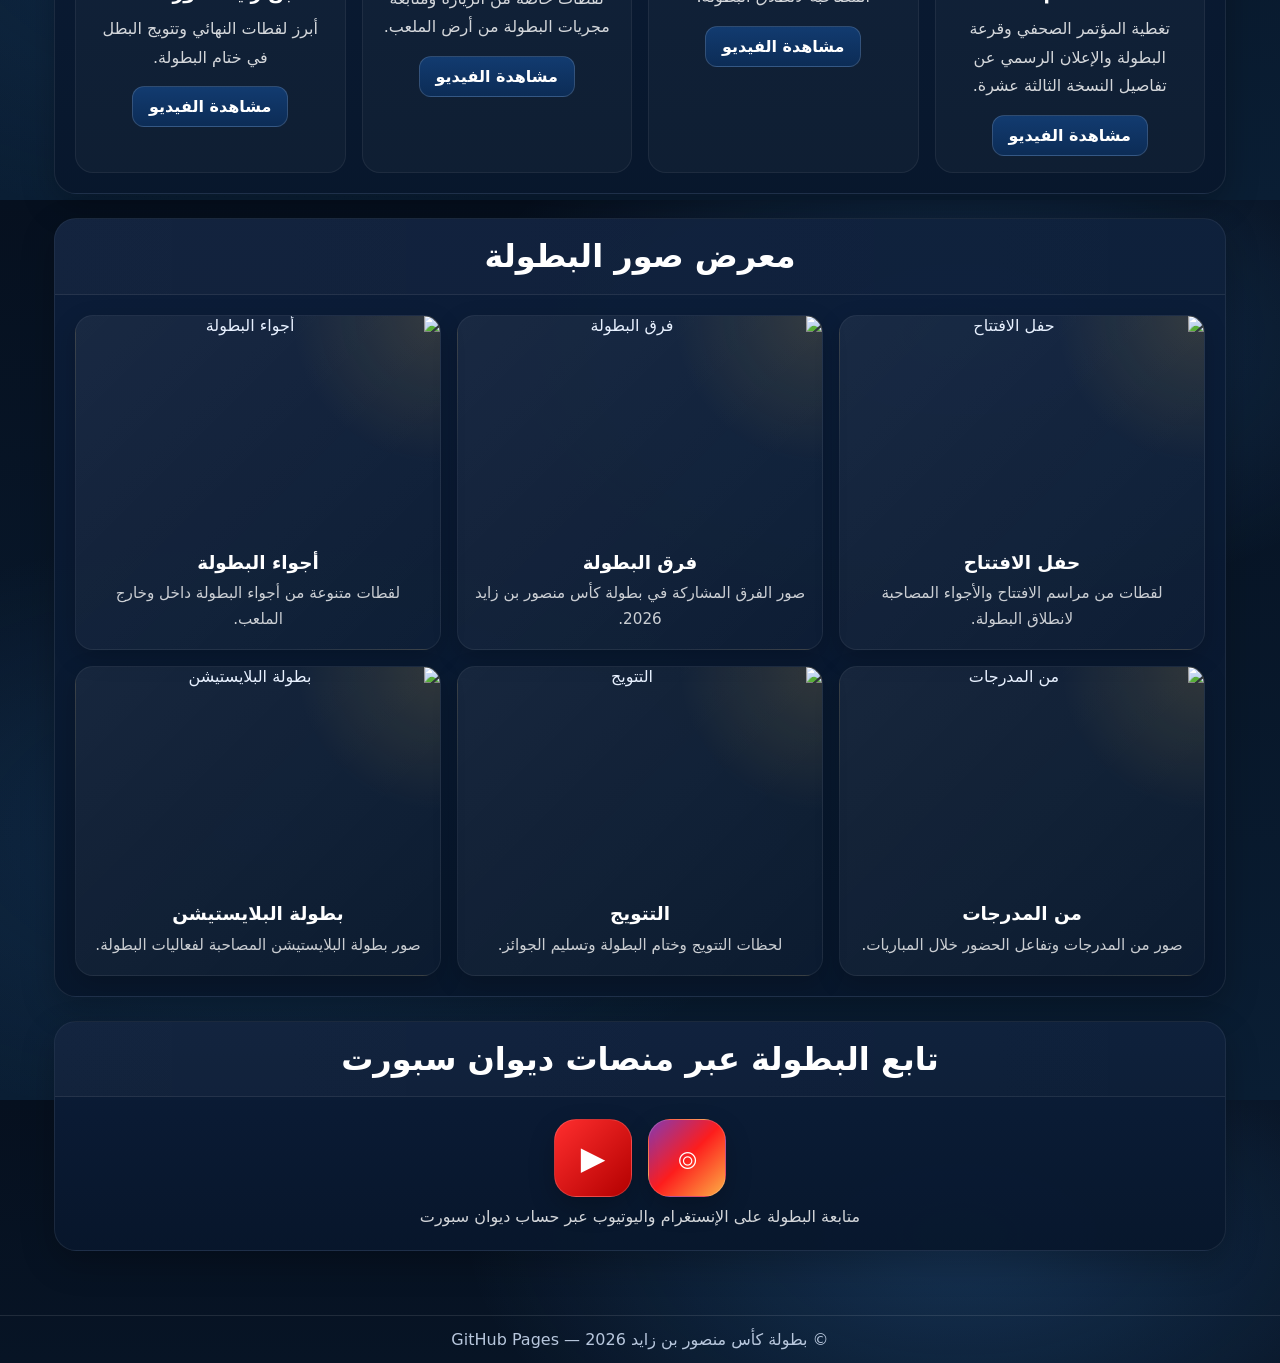
==== commit b7a3f116: "Add files via upload" ====
--- a/index.html
+++ b/index.html
@@ -128,7 +128,7 @@
     }
 
     .news-date-badge{
-      background:linear-gradient(180deg, #b63a3a, #8f2626);
+      background:linear-gradient(180deg,#8c2c2c,#6f1e1e);
       color:#fff;
       text-align:center;
       font-weight:800;
@@ -481,7 +481,11 @@
         order:2;
       }
 
-      .videos-grid,
+      .videos-grid{
+        grid-template-columns:repeat(2,minmax(0,1fr));
+        gap:12px;
+      }
+
       .gallery-grid{
         grid-template-columns:1fr;
       }
@@ -500,7 +504,11 @@
       }
 
       .news-cover{
-        min-height:180px;
+        min-height:140px;
+      }
+
+      .video-body{
+        padding:12px;
       }
 
       .video-body h3,
@@ -510,6 +518,161 @@
 
       .hero-note{
         font-size:1rem;
+      }
+
+      .gallery-photo img{
+        height:180px;
+      }
+    }
+
+    @media (max-width: 720px){
+      .home-wrap{
+        padding:12px 10px 28px;
+      }
+
+      .section-card{
+        border-radius:18px;
+        margin-bottom:18px;
+      }
+
+      .section-head{
+        padding:14px 16px;
+      }
+
+      .section-head h2{
+        font-size:1.45rem;
+      }
+
+      .top-grid{
+        gap:14px;
+        padding:14px;
+      }
+
+      .news-accordion-body,
+      .groups-box{
+        padding:14px;
+      }
+
+      .news-row{
+        gap:10px;
+        padding:14px;
+      }
+
+      .news-info h3{
+        font-size:1.05rem;
+        line-height:1.65;
+      }
+
+      .news-info p{
+        font-size:.94rem;
+        line-height:1.75;
+      }
+
+      .btn-home{
+        width:100%;
+        padding:11px 14px;
+        font-size:.96rem;
+      }
+
+      .videos-grid{
+        grid-template-columns:repeat(2,minmax(0,1fr));
+        gap:10px;
+        padding:14px;
+      }
+
+      .video-card{
+        border-radius:16px;
+      }
+
+      .video-body h3{
+        font-size:1rem;
+        line-height:1.55;
+      }
+
+      .video-body p{
+        font-size:.9rem;
+        line-height:1.65;
+      }
+
+      .gallery-grid{
+        gap:12px;
+        padding:14px;
+      }
+
+      .gallery-card{
+        min-height:auto;
+        border-radius:16px;
+      }
+
+      .gallery-photo img{
+        height:160px;
+      }
+
+      .gallery-caption{
+        padding:12px 14px 14px;
+      }
+
+      .gallery-caption h3{
+        font-size:1.02rem;
+      }
+
+      .gallery-caption p{
+        font-size:.9rem;
+        line-height:1.65;
+      }
+
+      .group-card{
+        min-height:86px;
+        padding:12px 14px;
+        border-radius:14px;
+      }
+
+      .group-card .text-wrap{
+        font-size:.98rem;
+      }
+
+      .group-card small{
+        font-size:.86rem;
+      }
+
+      .group-letter{
+        width:40px;
+        height:40px;
+        font-size:1.15rem;
+        flex:0 0 40px;
+      }
+
+      .social-wrap{
+        gap:12px;
+        padding:18px 14px 8px;
+      }
+
+      .social-icon-link{
+        width:64px;
+        height:64px;
+        border-radius:18px;
+        font-size:1.7rem;
+      }
+
+      .social-note{
+        padding:0 14px 18px;
+        font-size:.94rem;
+        line-height:1.7;
+      }
+    }
+
+    @media (max-width: 480px){
+      .videos-grid{
+        grid-template-columns:1fr;
+      }
+
+      .gallery-photo img{
+        height:150px;
+      }
+
+      .news-date-badge{
+        font-size:.94rem;
+        padding:11px 12px;
       }
     }
   </style>
@@ -612,7 +775,7 @@
                 <h3>آخر نشرة صادرة</h3>
                 <p>تغطية أحداث البطولة</p>
               </div>
-              <a class="btn-home" href="assets/news/news-2026-03-11.pdf" target="_blank">قراءة النشرة</a>
+              <a class="btn-home" href="news-viewer.html?file=assets/news/news-2026-03-11.pdf&title=نشرة الأربعاء 2026-3-11">قراءة النشرة</a>
             </div>
 
             <div class="news-row">
@@ -623,7 +786,7 @@
                 <h3>متابعة البطولة</h3>
                 <p>أبرز أحداث المنافسات</p>
               </div>
-              <a class="btn-home" href="assets/news/news-2026-03-09.pdf" target="_blank">قراءة النشرة</a>
+              <a class="btn-home" href="news-viewer.html?file=assets/news/news-2026-03-09.pdf&title=نشرة الاثنين 2026-3-9">قراءة النشرة</a>
             </div>
 
             <div class="news-row">
@@ -634,7 +797,7 @@
                 <h3>مجريات المنافسات</h3>
                 <p>أبرز اللقطات اليومية</p>
               </div>
-              <a class="btn-home" href="assets/news/news-2026-03-07.pdf" target="_blank">قراءة النشرة</a>
+              <a class="btn-home" href="news-viewer.html?file=assets/news/news-2026-03-07.pdf&title=نشرة السبت 2026-3-7">قراءة النشرة</a>
             </div>
 
             <div class="news-row">
@@ -645,7 +808,7 @@
                 <h3>تفاصيل المباريات</h3>
                 <p>أخبار الفرق والمنافسات</p>
               </div>
-              <a class="btn-home" href="assets/news/news-2026-03-05.pdf" target="_blank">قراءة النشرة</a>
+              <a class="btn-home" href="news-viewer.html?file=assets/news/news-2026-03-05.pdf&title=نشرة الخميس 2026-3-5">قراءة النشرة</a>
             </div>
 
             <div id="moreIssues" style="display:none;">
@@ -658,7 +821,7 @@
                   <h3>عدد الأربعاء 4 مارس</h3>
                   <p>أرشيف النشرات</p>
                 </div>
-                <a class="btn-home" href="assets/news/news-2026-03-04.pdf" target="_blank">قراءة النشرة</a>
+                <a class="btn-home" href="news-viewer.html?file=assets/news/news-2026-03-04.pdf&title=نشرة الأربعاء 2026-3-4">قراءة النشرة</a>
               </div>
 
               <div class="news-row">
@@ -669,7 +832,7 @@
                   <h3>عدد الثلاثاء 3 مارس</h3>
                   <p>أرشيف النشرات</p>
                 </div>
-                <a class="btn-home" href="assets/news/news-2026-03-03.pdf" target="_blank">قراءة النشرة</a>
+                <a class="btn-home" href="news-viewer.html?file=assets/news/news-2026-03-03.pdf&title=نشرة الثلاثاء 2026-3-3">قراءة النشرة</a>
               </div>
 
               <div class="news-row">
@@ -680,7 +843,7 @@
                   <h3>عدد الاثنين 2 مارس</h3>
                   <p>أرشيف النشرات</p>
                 </div>
-                <a class="btn-home" href="assets/news/news-2026-03-02.pdf" target="_blank">قراءة النشرة</a>
+                <a class="btn-home" href="news-viewer.html?file=assets/news/news-2026-03-02.pdf&title=نشرة الاثنين 2026-3-2">قراءة النشرة</a>
               </div>
 
               <div class="news-row">
@@ -691,7 +854,7 @@
                   <h3>عدد السبت 28 فبراير</h3>
                   <p>أرشيف النشرات</p>
                 </div>
-                <a class="btn-home" href="assets/news/news-2026-02-28.pdf" target="_blank">قراءة النشرة</a>
+                <a class="btn-home" href="news-viewer.html?file=assets/news/news-2026-02-28.pdf&title=نشرة السبت 2026-2-28">قراءة النشرة</a>
               </div>
 
               <div class="news-row">
@@ -702,7 +865,7 @@
                   <h3>عدد الجمعة 27 فبراير</h3>
                   <p>أرشيف النشرات</p>
                 </div>
-                <a class="btn-home" href="assets/news/news-2026-02-27.pdf" target="_blank">قراءة النشرة</a>
+                <a class="btn-home" href="news-viewer.html?file=assets/news/news-2026-02-27.pdf&title=نشرة الجمعة 2026-2-27">قراءة النشرة</a>
               </div>
 
               <div class="news-row">
@@ -713,7 +876,7 @@
                   <h3>عدد الخميس 26 فبراير</h3>
                   <p>أرشيف النشرات</p>
                 </div>
-                <a class="btn-home" href="assets/news/news-2026-02-26.pdf" target="_blank">قراءة النشرة</a>
+                <a class="btn-home" href="news-viewer.html?file=assets/news/news-2026-02-26.pdf&title=نشرة الخميس 2026-2-26">قراءة النشرة</a>
               </div>
 
               <div class="news-row">
@@ -724,7 +887,7 @@
                   <h3>عدد الأربعاء 25 فبراير</h3>
                   <p>أرشيف النشرات</p>
                 </div>
-                <a class="btn-home" href="assets/news/news-2026-02-25.pdf" target="_blank">قراءة النشرة</a>
+                <a class="btn-home" href="news-viewer.html?file=assets/news/news-2026-02-25.pdf&title=نشرة الأربعاء 2026-2-25">قراءة النشرة</a>
               </div>
 
               <div class="news-row">
@@ -735,7 +898,7 @@
                   <h3>عدد الثلاثاء 24 فبراير</h3>
                   <p>أرشيف النشرات</p>
                 </div>
-                <a class="btn-home" href="assets/news/news-2026-02-24.pdf" target="_blank">قراءة النشرة</a>
+                <a class="btn-home" href="news-viewer.html?file=assets/news/news-2026-02-24.pdf&title=نشرة الثلاثاء 2026-2-24">قراءة النشرة</a>
               </div>
 
               <div class="news-row">
@@ -746,7 +909,7 @@
                   <h3>عدد السبت 21 فبراير</h3>
                   <p>أرشيف النشرات</p>
                 </div>
-                <a class="btn-home" href="assets/news/news-2026-02-21.pdf" target="_blank">قراءة النشرة</a>
+                <a class="btn-home" href="news-viewer.html?file=assets/news/news-2026-02-21.pdf&title=نشرة السبت 2026-2-21">قراءة النشرة</a>
               </div>
 
               <div class="news-row">
@@ -757,7 +920,7 @@
                   <h3>عدد الجمعة 20 فبراير</h3>
                   <p>أرشيف النشرات</p>
                 </div>
-                <a class="btn-home" href="assets/news/news-2026-02-20.pdf" target="_blank">قراءة النشرة</a>
+                <a class="btn-home" href="news-viewer.html?file=assets/news/news-2026-02-20.pdf&title=نشرة الجمعة 2026-2-20">قراءة النشرة</a>
               </div>
 
             </div>
@@ -781,46 +944,46 @@
 
     <div class="videos-grid">
       <article class="video-card">
-        <a class="video-thumb video-thumb-photo" href="https://youtu.be/AZ3hvX2xNes?si=El0N1BoIzGRKLskm" target="_blank" rel="noopener" aria-label="المؤتمر الصحفي للإعلان عن النسخة 13 من كأس منصور بن زايد لكرة القدم">
+        <a class="video-thumb video-thumb-photo" href="video-viewer.html?type=youtube&src=https%3A%2F%2Fyoutu.be%2FAZ3hvX2xNes%3Fsi%3DEl0N1BoIzGRKLskm&title=المؤتمر%20الصحفي%20والقرعة" aria-label="المؤتمر الصحفي للإعلان عن النسخة 13 من كأس منصور بن زايد لكرة القدم">
           <img src="assets/img/draw-video.jpg" alt="صورة المؤتمر الصحفي والقرعة">
         </a>
         <div class="video-body">
           <h3>المؤتمر الصحفي للإعلان عن النسخة 13 من كأس منصور بن زايد لكرة القدم</h3>
           <p>تغطية المؤتمر الصحفي وقرعة البطولة والإعلان الرسمي عن تفاصيل النسخة الثالثة عشرة.</p>
-          <a class="btn-home" href="https://youtu.be/AZ3hvX2xNes?si=El0N1BoIzGRKLskm" target="_blank" rel="noopener">مشاهدة الفيديو</a>
+          <a class="btn-home" href="video-viewer.html?type=youtube&src=https%3A%2F%2Fyoutu.be%2FAZ3hvX2xNes%3Fsi%3DEl0N1BoIzGRKLskm&title=المؤتمر%20الصحفي%20والقرعة">مشاهدة الفيديو</a>
         </div>
       </article>
 
       <article class="video-card">
-        <a class="video-thumb video-thumb-photo" href="assets/videos/opening.mp4" target="_blank" rel="noopener" aria-label="حفل افتتاح بطولة كأس منصور بن زايد 2026">
+        <a class="video-thumb video-thumb-photo" href="video-viewer.html?type=mp4&src=assets/videos/opening.mp4&title=حفل%20الافتتاح" aria-label="حفل افتتاح بطولة كأس منصور بن زايد 2026">
           <img src="assets/img/opening-video.jpg" alt="صورة حفل الافتتاح">
         </a>
         <div class="video-body">
           <h3>حفل افتتاح بطولة كأس منصور بن زايد 2026</h3>
           <p>لقطات من مراسم الافتتاح والأجواء المصاحبة لانطلاق البطولة.</p>
-          <a class="btn-home" href="assets/videos/opening.mp4" target="_blank" rel="noopener">مشاهدة الفيديو</a>
+          <a class="btn-home" href="video-viewer.html?type=mp4&src=assets/videos/opening.mp4&title=حفل%20الافتتاح">مشاهدة الفيديو</a>
         </div>
       </article>
 
       <article class="video-card">
-        <a class="video-thumb video-thumb-photo" href="assets/videos/sheikh-visit.mp4" target="_blank" rel="noopener" aria-label="منصور بن زايد يشهد منافسات ثالث جولات كأس سموه لكرة القدم">
+        <a class="video-thumb video-thumb-photo" href="video-viewer.html?type=mp4&src=assets/videos/sheikh-visit.mp4&title=زيارة%20الشيخ%20منصور" aria-label="منصور بن زايد يشهد منافسات ثالث جولات كأس سموه لكرة القدم">
           <img src="assets/img/sheikh-visit-video.png" alt="صورة زيارة الشيخ منصور">
         </a>
         <div class="video-body">
           <h3>منصور بن زايد يشهد منافسات ثالث جولات كأس سموه لكرة القدم</h3>
           <p>لقطات خاصة من الزيارة ومتابعة مجريات البطولة من أرض الملعب.</p>
-          <a class="btn-home" href="assets/videos/sheikh-visit.mp4" target="_blank" rel="noopener">مشاهدة الفيديو</a>
+          <a class="btn-home" href="video-viewer.html?type=mp4&src=assets/videos/sheikh-visit.mp4&title=زيارة%20الشيخ%20منصور">مشاهدة الفيديو</a>
         </div>
       </article>
 
       <article class="video-card">
-        <a class="video-thumb video-thumb-photo" href="https://youtu.be/1fD9tHCz48s?si=k6msmYE9QtIzf41o" target="_blank" rel="noopener" aria-label="ملخص المباراة النهائية من اليوم السادس عشر من بطولة كأس منصور بن زايد الدورة 13">
+        <a class="video-thumb video-thumb-photo" href="video-viewer.html?type=youtube&src=https%3A%2F%2Fyoutu.be%2F1fD9tHCz48s%3Fsi%3Dk6msmYE9QtIzf41o&title=ملخص%20النهائي" aria-label="ملخص المباراة النهائية من اليوم السادس عشر من بطولة كأس منصور بن زايد الدورة 13">
           <img src="assets/img/final-highlights-video.jpg" alt="صورة تتويج البطل وملخص النهائي">
         </a>
         <div class="video-body">
           <h3>ملخص المباراة النهائية من اليوم السادس عشر من بطولة كأس منصور بن زايد الدورة 13</h3>
           <p>أبرز لقطات النهائي وتتويج البطل في ختام البطولة.</p>
-          <a class="btn-home" href="https://youtu.be/1fD9tHCz48s?si=k6msmYE9QtIzf41o" target="_blank" rel="noopener">مشاهدة الفيديو</a>
+          <a class="btn-home" href="video-viewer.html?type=youtube&src=https%3A%2F%2Fyoutu.be%2F1fD9tHCz48s%3Fsi%3Dk6msmYE9QtIzf41o&title=ملخص%20النهائي">مشاهدة الفيديو</a>
         </div>
       </article>
     </div>
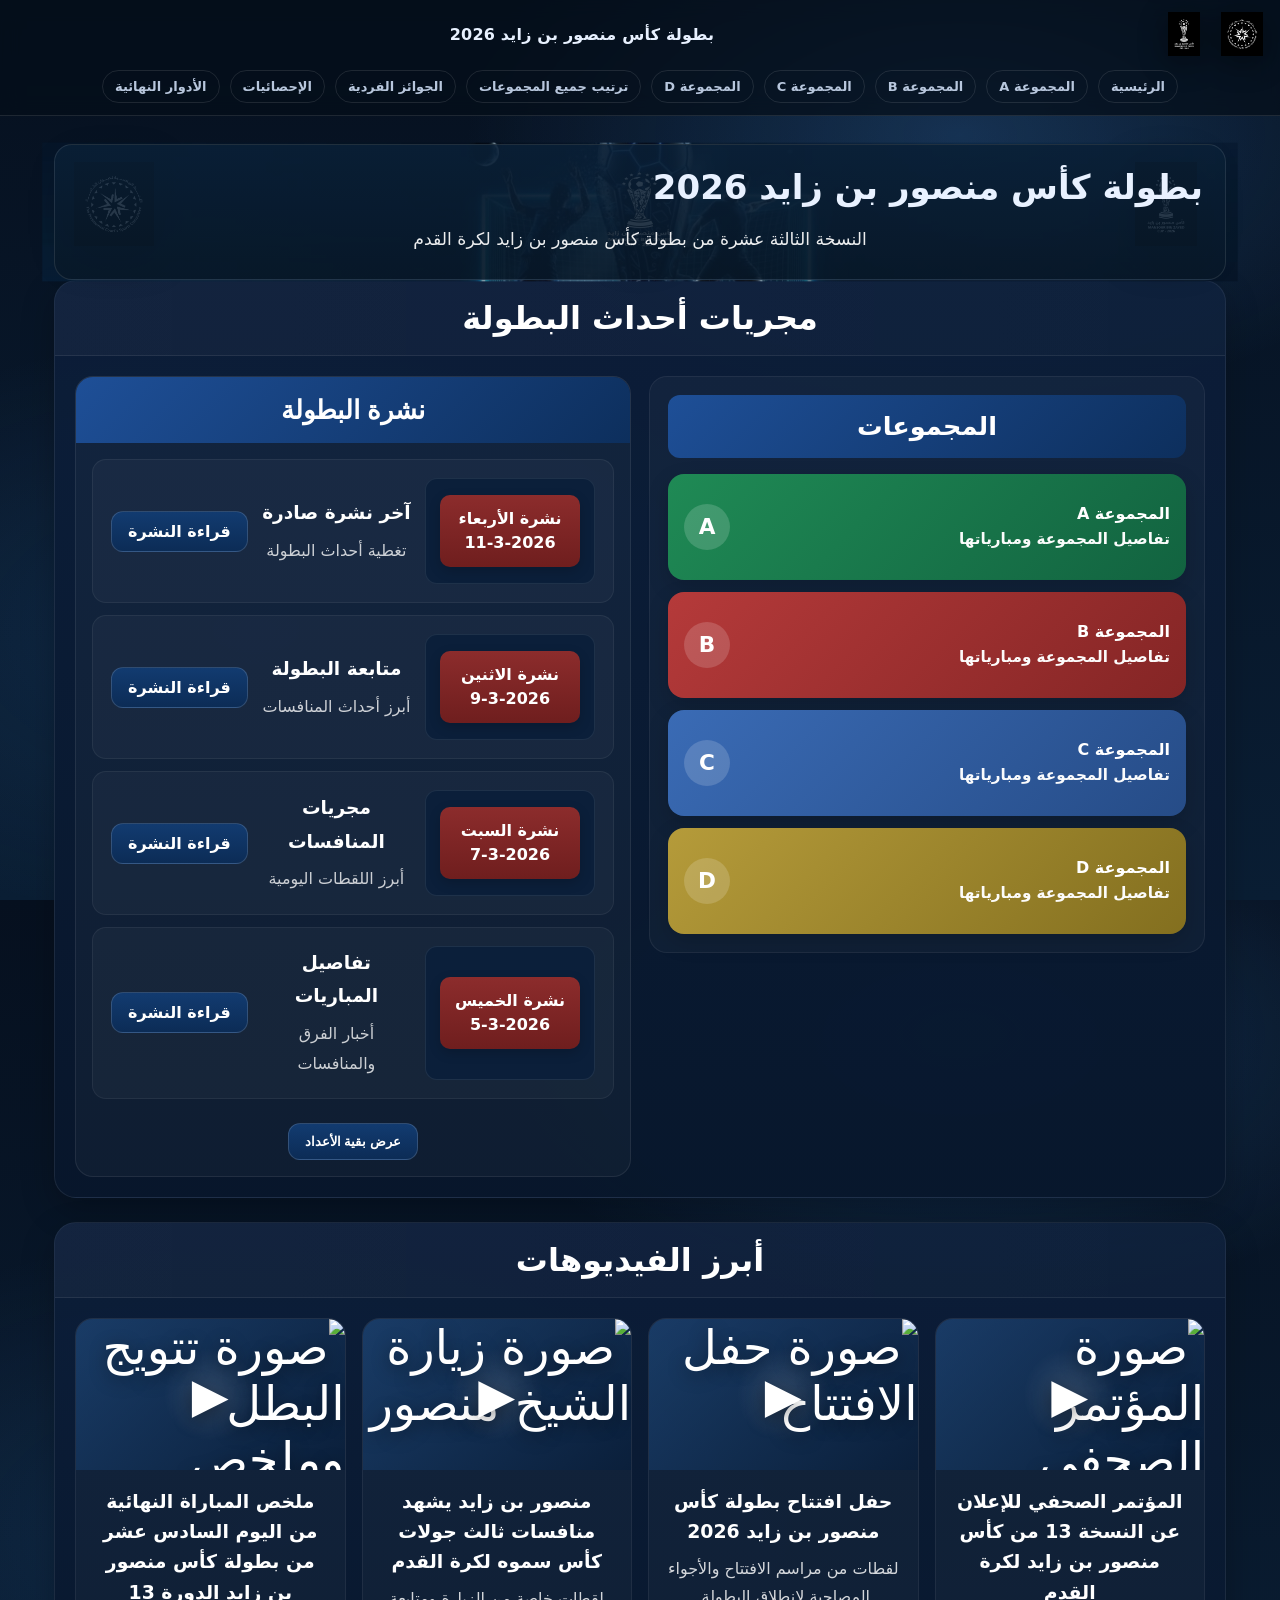
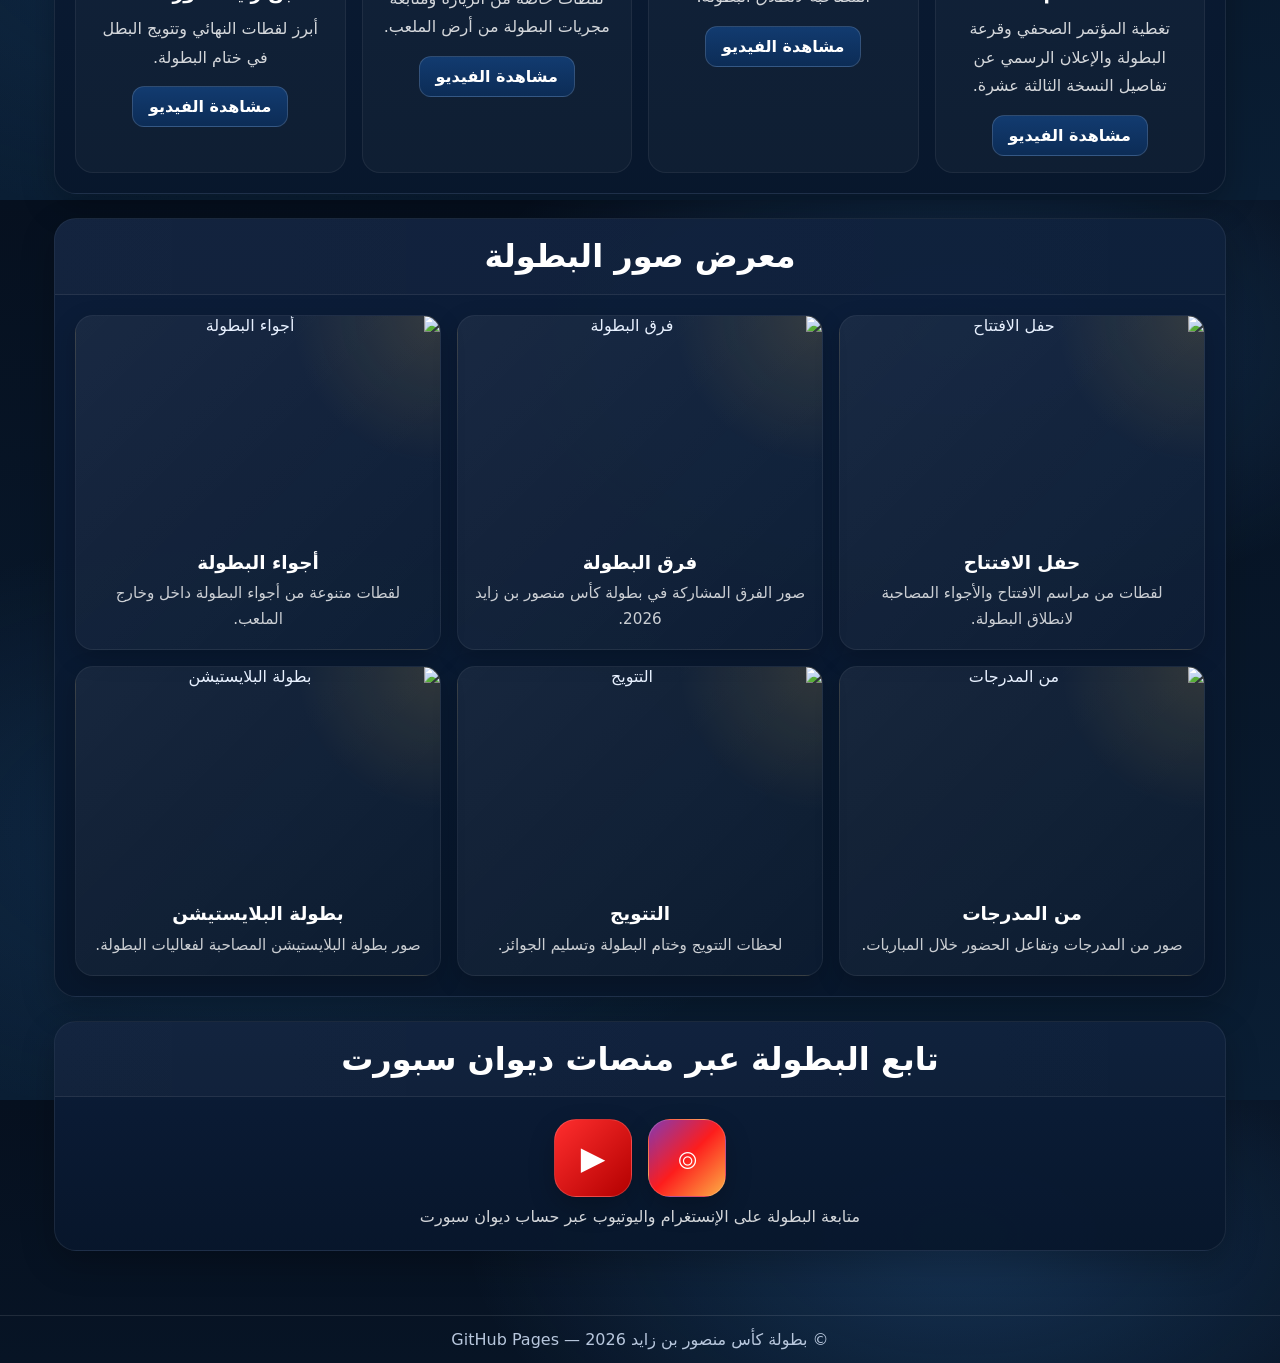
==== commit 6baff789: "Update index.html" ====
--- a/index.html
+++ b/index.html
@@ -528,6 +528,11 @@
     @media (max-width: 720px){
       .home-wrap{
         padding:12px 10px 28px;
+      }
+
+      /* في الموبايل: إظهار أول نشرة فقط، والبقية عبر الزر */
+      .news-list > .news-row:nth-of-type(n+2){
+        display:none;
       }
 
       .section-card{
@@ -926,9 +931,7 @@
             </div>
 
             <div style="text-align:center; margin-top:12px;">
-              <button class="btn-home" type="button" onclick="toggleMoreIssues()">
-                عرض بقية الأعداد
-              </button>
+              <button id="toggleIssuesBtn" class="btn-home" type="button" onclick="toggleMoreIssues()">عرض بقية الأعداد</button>
             </div>
 
           </div>
@@ -1063,8 +1066,22 @@
 <script>
   function toggleMoreIssues(){
     const box = document.getElementById("moreIssues");
-    if(!box) return;
-    box.style.display = (box.style.display === "none" || box.style.display === "") ? "block" : "none";
+    const btn = document.getElementById("toggleIssuesBtn");
+    if(!box || !btn) return;
+
+    const isMobile = window.innerWidth <= 720;
+    const hiddenByDefaultRows = document.querySelectorAll(".news-list > .news-row:nth-of-type(n+2)");
+    const isHidden = (box.style.display === "none" || box.style.display === "");
+
+    box.style.display = isHidden ? "block" : "none";
+
+    if(isMobile){
+      hiddenByDefaultRows.forEach(function(row){
+        row.style.display = isHidden ? "grid" : "none";
+      });
+    }
+
+    btn.textContent = isHidden ? "إخفاء بقية الأعداد" : "عرض بقية الأعداد";
   }
 
   if ("serviceWorker" in navigator) {
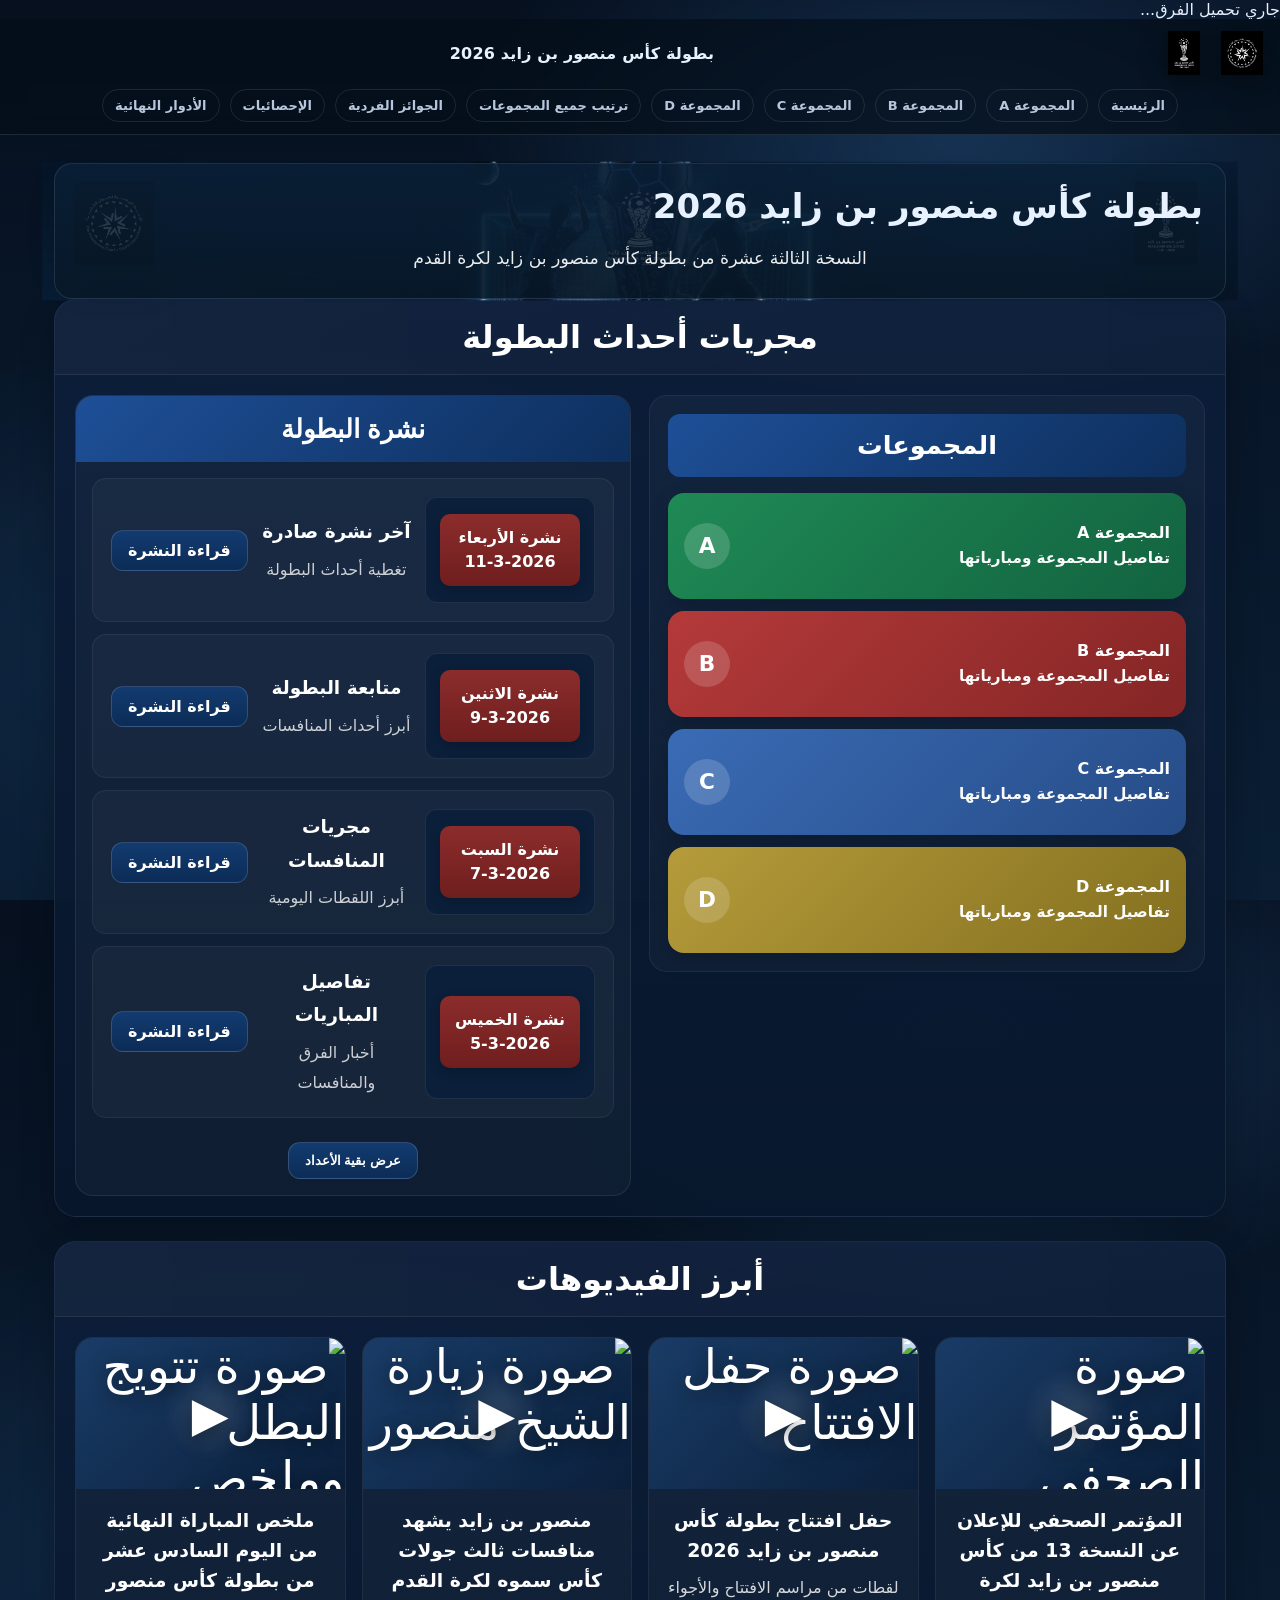
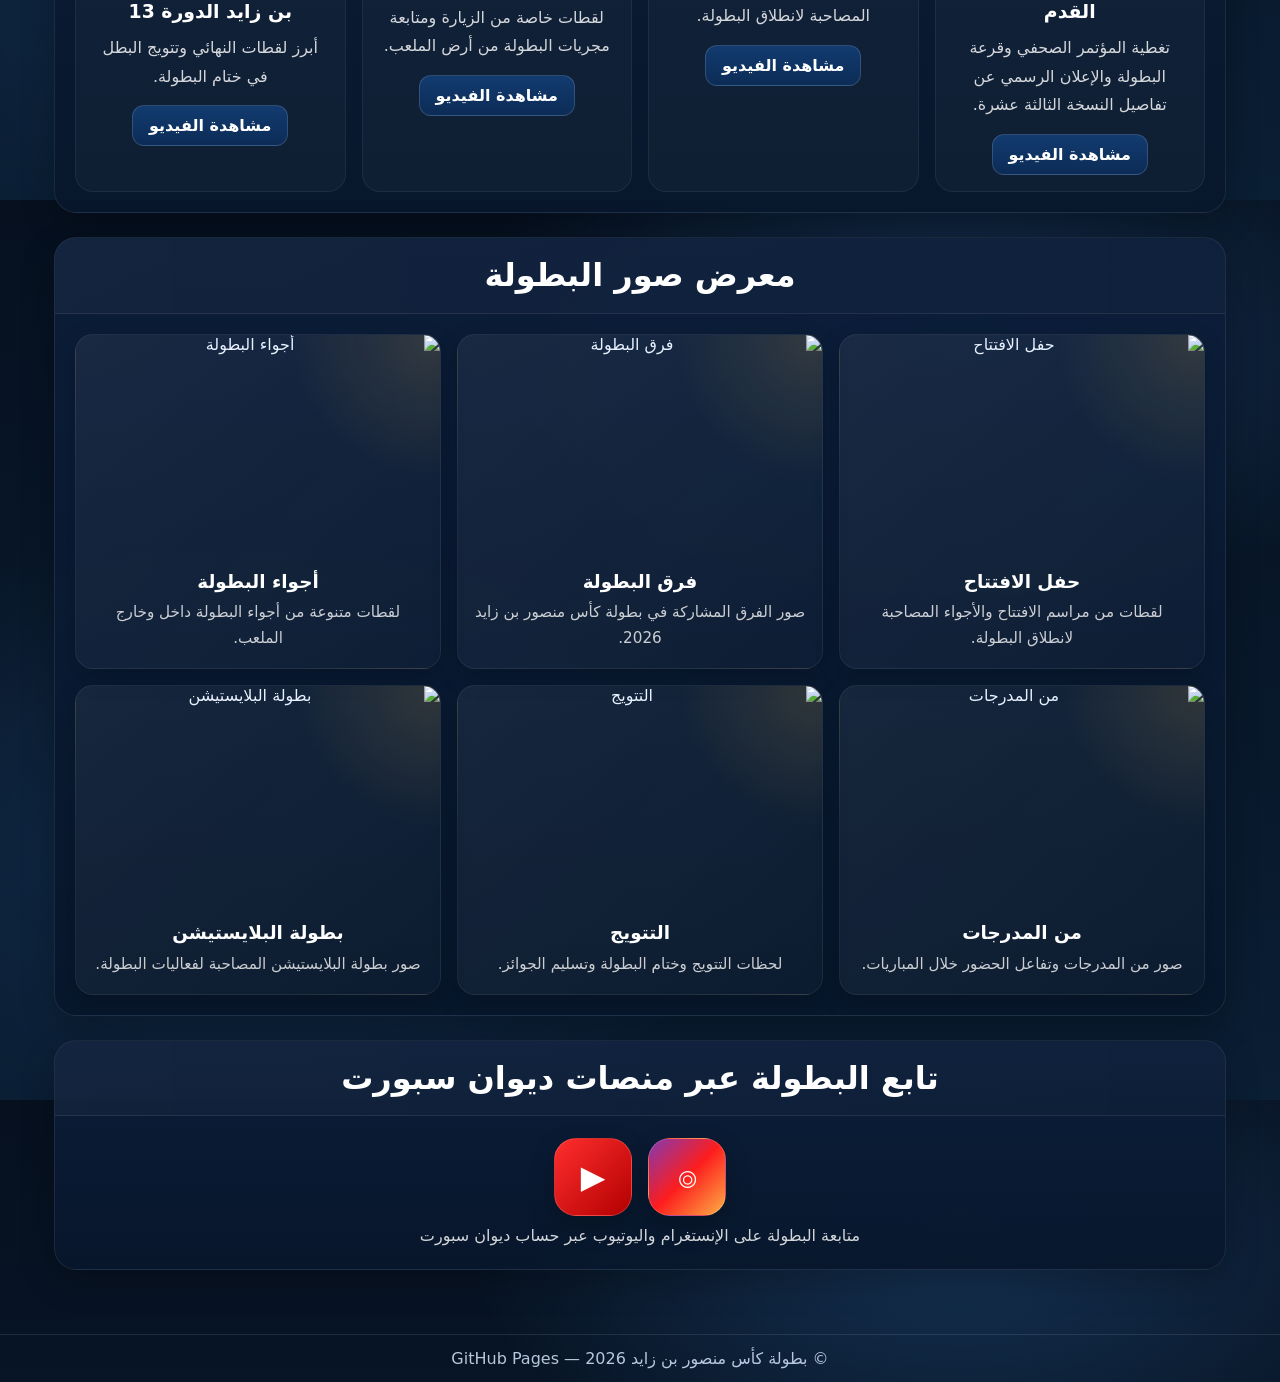
==== commit a45030fe: "Update index.html" ====
--- a/index.html
+++ b/index.html
@@ -684,6 +684,7 @@
 </head>
 
 <body>
+  <div id="supabase-test-box"></div>
 <header class="topbar">
   <div class="topbar-logos">
     <img class="logo" src="assets/img/logo-committee-white.png" alt="شعار اللجنة" />
@@ -1092,5 +1093,8 @@
     });
   }
 </script>
+  <script src="https://cdn.jsdelivr.net/npm/@supabase/supabase-js@2"></script>
+<script src="config.js"></script>
+<script src="supabase-test.js"></script>
 </body>
 </html>
--- a/assets/css/style.css
+++ b/assets/css/style.css
@@ -208,7 +208,7 @@
   text-align:center;
 }
 @media (max-width: 820px){
-  .hero-card h1{font-size:26px}
+  .hero-card h1{font-size:22px; line-height:1.25}
   .grid2{grid-template-columns:1fr}
   .match-row{grid-template-columns: 70px 92px 1fr 90px 1fr 80px}
 }
@@ -227,7 +227,7 @@
   .nav::-webkit-scrollbar{height:6px;}
   .nav-link{display:inline-block; padding:8px 10px; font-size:13px; border-radius:999px;}
   .hero{padding:14px;}
-  .hero h1{font-size:28px;}
+  .hero h1{font-size:22px; line-height:1.25;}
   .hero p{font-size:14px; line-height:1.7;}
   .kpis{grid-template-columns:repeat(2,1fr); gap:10px;}
   .kpi{padding:10px;}
@@ -247,7 +247,7 @@
 @media (max-width: 420px){
   .brand{width:100%;}
   .brand-title{font-size:15px;}
-  .hero h1{font-size:24px;}
+  .hero h1{font-size:20px; line-height:1.28;}
   table{min-width:680px;}
 }
 
@@ -439,7 +439,7 @@
   .grid-2{ grid-template-columns:1fr; }
 }
 .page-head{ margin: 18px 0; display:flex; align-items:center; justify-content:space-between; gap:12px; flex-wrap:wrap; }
-.page-title{ margin:0; font-size:22px; }
+.page-title{ margin:0; font-size:20px; line-height:1.25; }
 .alert{
   padding:10px 12px;
   border-radius:12px;
@@ -471,3 +471,54 @@
   font-size:14px;
   opacity:.9;
 }
+
+/* ===== ضبط أقوى لعنوان صفحة الجوائز الفردية في الموبايل ===== */
+body.awards-page .hero h1,
+body.awards-page .hero-card h1,
+body.awards-page .page-title,
+body.awards-page h1,
+body.awards-page h2,
+body[data-page="awards"] .hero h1,
+body[data-page="awards"] .hero-card h1,
+body[data-page="awards"] .page-title,
+body[data-page="awards"] h1,
+body[data-page="awards"] h2,
+.awards-page .hero h1,
+.awards-page .hero-card h1,
+.awards-page .page-title,
+.awards-page h1,
+.awards-page h2{
+  font-family: system-ui, -apple-system, "Segoe UI", Tahoma, Arial, sans-serif !important;
+  font-weight: 700 !important;
+  letter-spacing: 0 !important;
+}
+
+@media (max-width: 760px){
+  body.awards-page .hero h1,
+  body.awards-page .hero-card h1,
+  body.awards-page .page-title,
+  body.awards-page h1,
+  body.awards-page h2,
+  body[data-page="awards"] .hero h1,
+  body[data-page="awards"] .hero-card h1,
+  body[data-page="awards"] .page-title,
+  body[data-page="awards"] h1,
+  body[data-page="awards"] h2,
+  .awards-page .hero h1,
+  .awards-page .hero-card h1,
+  .awards-page .page-title,
+  .awards-page h1,
+  .awards-page h2{
+    font-size: 18px !important;
+    line-height: 1.35 !important;
+    text-align: center !important;
+    margin: 0 auto 10px !important;
+  }
+
+  body.awards-page .brand-title,
+  body[data-page="awards"] .brand-title,
+  .awards-page .brand-title{
+    font-size: 15px !important;
+    line-height: 1.25 !important;
+  }
+}
